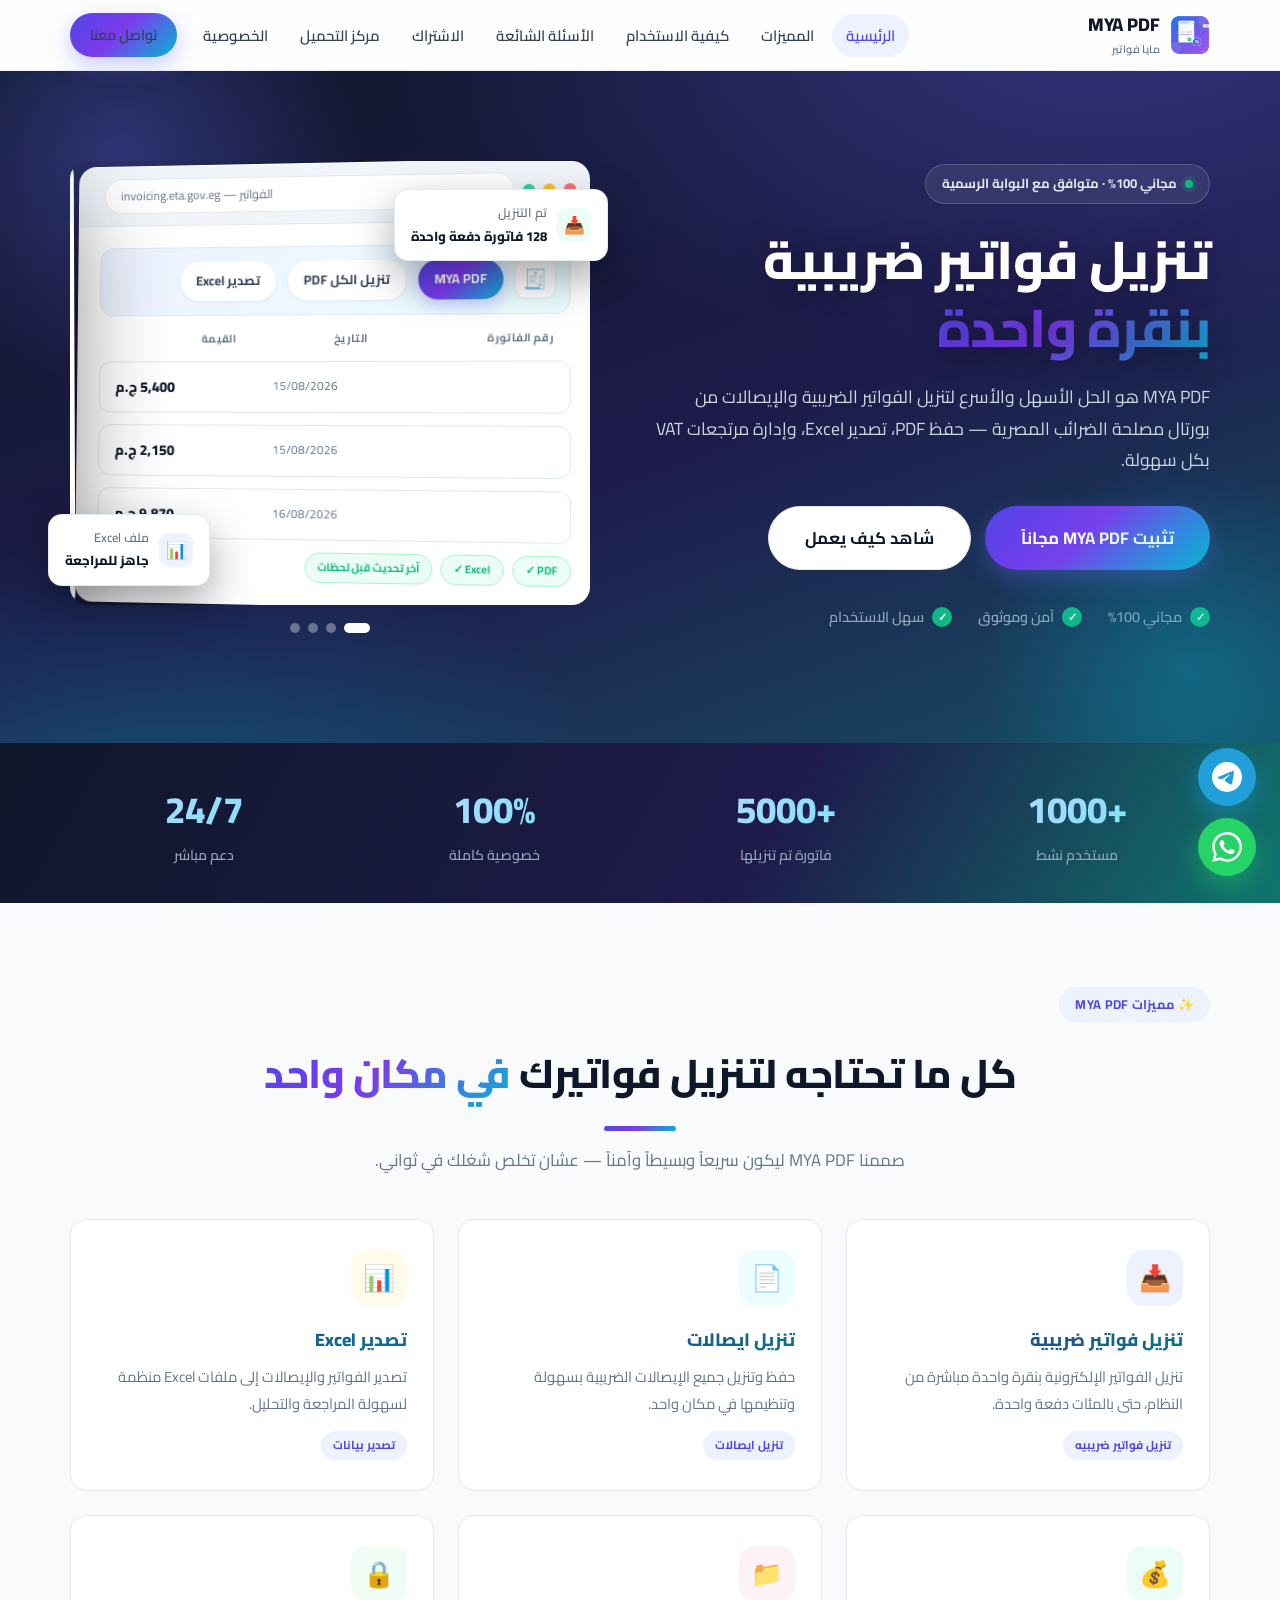
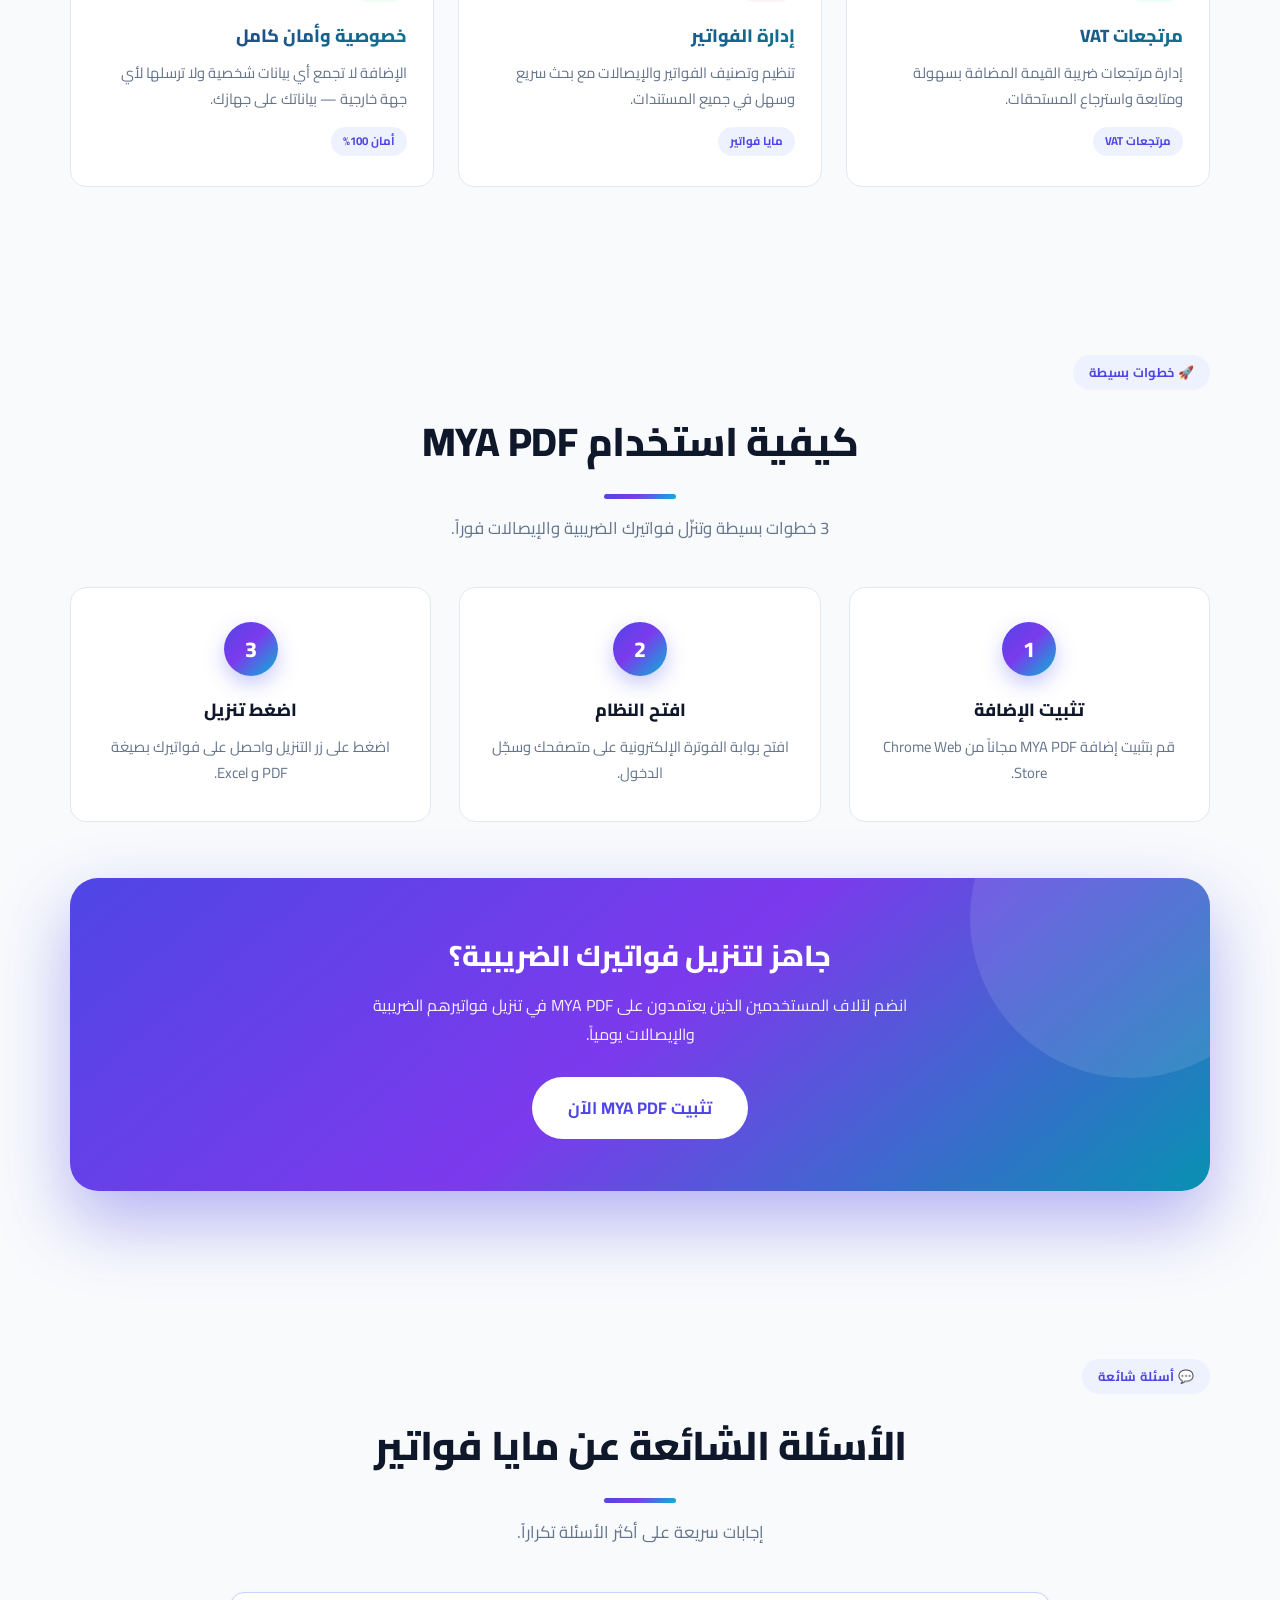
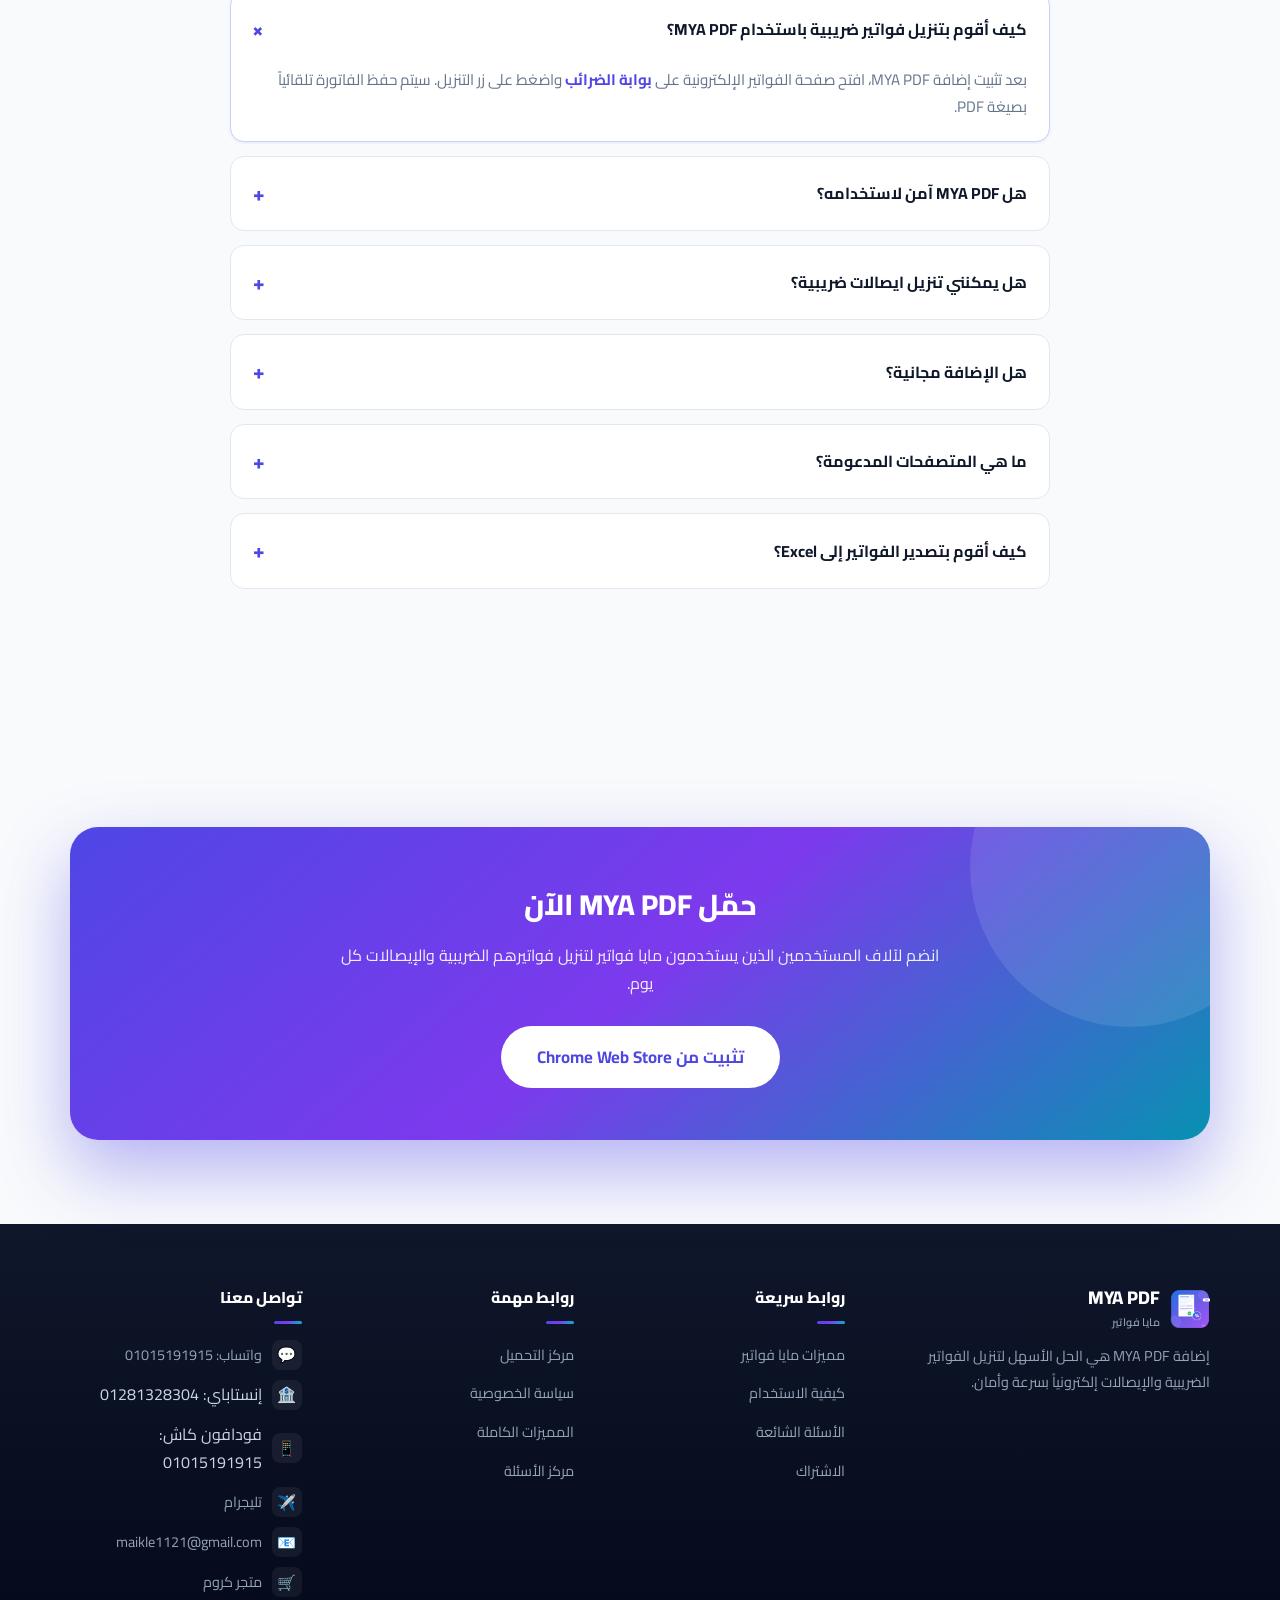
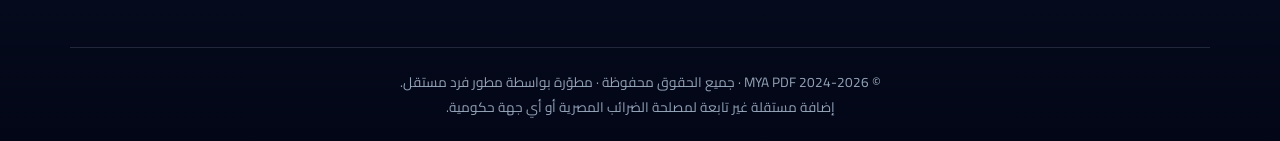
==== index.html @ b1a139c3 "Add Telegram FAB above WhatsApp + rotating hero gallery (invoices, receipts, extension, MYA Invoice)" ====
<!DOCTYPE html>
<html lang="ar" dir="rtl">
<head>
  <meta charset="UTF-8">
  <meta name="viewport" content="width=device-width, initial-scale=1.0">

  <!-- SEO -->
  <title>MYA PDF - تنزيل فواتير ضريبية | تنزيل ايصالات | مايا فواتير</title>
  <meta name="description" content="MYA PDF - أفضل إضافة لتنزيل الفواتير الضريبية والإيصالات إلكترونيًا. حفظ فواتير إلكترونية بنقرة واحدة، تصدير Excel، مرتجعات VAT. مايا فواتير - إدارة فواتير سهلة وسريعة.">
  <meta name="keywords" content="MYA PDF, مايا فواتير, مايا ايصالات, تنزيل فواتير ضريبيه, تنزيل ايصالات, فواتير إلكترونية, eInvoice Egypt, VAT Egypt, حفظ فواتير, تصدير فواتير Excel, إدارة فواتير, MYA, فواتير ضريبية مصر">
  <meta name="author" content="MYA PDF">
  <meta name="robots" content="index, follow">
  <meta name="theme-color" content="#4f46e5">

  <!-- Open Graph -->
  <meta property="og:type" content="website">
  <meta property="og:url" content="https://maikle1121-debug.github.io/MYA/">
  <meta property="og:locale" content="ar_EG">
  <meta property="og:site_name" content="MYA PDF">
  <meta property="og:title" content="MYA PDF - تنزيل فواتير ضريبية | تنزيل ايصالات">
  <meta property="og:description" content="أفضل إضافة لتنزيل الفواتير الضريبية والإيصالات. حفظ فواتير إلكترونية بنقرة واحدة، تصدير Excel، مرتجعات VAT.">
  <meta property="og:image" content="https://maikle1121-debug.github.io/MYA/og-image.png">

  <!-- Twitter -->
  <meta name="twitter:card" content="summary_large_image">
  <meta name="twitter:title" content="MYA PDF - تنزيل فواتير ضريبية | تنزيل ايصالات">
  <meta name="twitter:description" content="أفضل إضافة لتنزيل الفواتير الضريبية والإيصالات. حفظ فواتير إلكترونية بنقرة واحدة، تصدير Excel، مرتجعات VAT.">

  <link rel="canonical" href="https://maikle1121-debug.github.io/MYA/">
  <link rel="icon" type="image/png" href="logo128.png">

  <link rel="preconnect" href="https://fonts.googleapis.com">
  <link rel="preconnect" href="https://fonts.gstatic.com" crossorigin>
  <link href="https://fonts.googleapis.com/css2?family=Cairo:wght@400;600;700;800;900&display=swap" rel="stylesheet">

  <link rel="stylesheet" href="styles.css">

  <!-- Structured Data -->
  <script type="application/ld+json">
  {
    "@context": "https://schema.org",
    "@type": "SoftwareApplication",
    "name": "MYA PDF",
    "alternateName": ["مايا فواتير", "مايا ايصالات", "MYA", "MYA PDF"],
    "description": "إضافة لتنزيل الفواتير الضريبية والإيصالات إلكترونيًا. حفظ فواتير إلكترونية بنقرة واحدة، تصدير Excel، مرتجعات VAT.",
    "applicationCategory": "BusinessApplication",
    "operatingSystem": "Chrome",
    "offers": { "@type": "Offer", "price": "0", "priceCurrency": "EGP" },
    "author": { "@type": "Organization", "name": "MYA PDF" }
  }
  </script>
</head>
<body>

  <!-- ============ Header ============ -->
  <header class="site-header">
    <nav class="nav container" aria-label="القائمة الرئيسية">
      <a href="index.html" class="brand">
        <img src="logo128.png" alt="MYA PDF" width="40" height="40">
        <span>
          <span class="brand-name">MYA PDF</span>
          <span class="brand-sub">مايا فواتير</span>
        </span>
      </a>

      <button class="menu-toggle" id="menuToggle" aria-label="القائمة" aria-expanded="false">☰</button>

      <ul class="nav-links" id="navLinks">
        <li><a href="index.html" class="active">الرئيسية</a></li>
        <li><a href="index.html#features">المميزات</a></li>
        <li><a href="index.html#how">كيفية الاستخدام</a></li>
        <li><a href="index.html#faq">الأسئلة الشائعة</a></li>
        <li><a href="subscription.html">الاشتراك</a></li>
        <li><a href="downloads.html">مركز التحميل</a></li>
        <li><a href="privacy.html">الخصوصية</a></li>
        <li><a href="#" data-open-contact class="btn btn-primary" rel="noopener">تواصل معنا</a></li>
      </ul>
    </nav>
  </header>

  <!-- ============ Hero ============ -->
  <section class="hero" id="home">
    <div class="container hero-grid">
      <div class="hero-content">
        <span class="hero-badge"><span class="dot"></span> مجاني 100% · متوافق مع البوابة الرسمية</span>
        <h1>تنزيل فواتير ضريبية <span class="text-gradient">بنقرة واحدة</span></h1>
        <p class="lead">MYA PDF هو الحل الأسهل والأسرع لتنزيل الفواتير الضريبية والإيصالات من بورتال مصلحة الضرائب المصرية — حفظ PDF، تصدير Excel، وإدارة مرتجعات VAT بكل سهولة.</p>
        <div class="hero-actions">
          <a href="https://chromewebstore.google.com/detail/mya-pdf-v20/jdnmcffcffncienncmejmpgpephpodml?authuser=0&hl=en" class="btn btn-primary btn-lg" target="_blank" rel="noopener">تثبيت MYA PDF مجاناً</a>
          <a href="index.html#how" class="btn btn-ghost btn-lg">شاهد كيف يعمل</a>
        </div>
        <div class="trust">
          <span>مجاني 100%</span>
          <span>آمن وموثوق</span>
          <span>سهل الاستخدام</span>
        </div>
      </div>

      <div class="hero-visual">
        <div class="gallery" id="gallery">
          <div class="gallery-track">
            <!-- Slide 1: فواتير PDF -->
            <div class="gallery-slide">
              <div class="browser">
                <div class="browser-bar">
                  <span class="dot"></span><span class="dot"></span><span class="dot"></span>
                  <span class="url">invoicing.eta.gov.eg — الفواتير</span>
                </div>
                <div class="browser-body">
                  <div class="ext-toolbar">
                    <span class="logo-mini">🧾</span>
                    <span class="ext-btn">MYA PDF</span>
                    <span class="ext-btn ghost">تنزيل الكل PDF</span>
                    <span class="ext-btn ghost">تصدير Excel</span>
                  </div>
                  <div class="table-head"><span>رقم الفاتورة</span><span>التاريخ</span><span>القيمة</span></div>
                  <div class="ext-row"><b>INV-2026-000128</b><span class="meta">15/08/2026</span><span class="stat">5,400 ج.م</span></div>
                  <div class="ext-row"><b>INV-2026-000129</b><span class="meta">15/08/2026</span><span class="stat">2,150 ج.م</span></div>
                  <div class="ext-row"><b>INV-2026-000130</b><span class="meta">16/08/2026</span><span class="stat">9,870 ج.م</span></div>
                  <div class="ext-tag"><span>PDF ✓</span><span>Excel ✓</span><span>آخر تحديث قبل لحظات</span></div>
                </div>
              </div>
            </div>

            <!-- Slide 2: إيصالات PDF -->
            <div class="gallery-slide">
              <div class="browser">
                <div class="browser-bar">
                  <span class="dot"></span><span class="dot"></span><span class="dot"></span>
                  <span class="url">invoicing.eta.gov.eg — الإيصالات</span>
                </div>
                <div class="browser-body">
                  <div class="ext-toolbar">
                    <span class="logo-mini">🧾</span>
                    <span class="ext-btn">MYA PDF</span>
                    <span class="ext-btn ghost">تنزيل الكل PDF</span>
                    <span class="ext-btn ghost">تصدير Excel</span>
                  </div>
                  <div class="table-head"><span>رقم الإيصال</span><span>العميل</span><span>القيمة</span></div>
                  <div class="ext-row"><b>RCP-2026-000452</b><span class="meta">عميل نقدي</span><span class="stat">2,450 ج.م</span></div>
                  <div class="ext-row"><b>RCP-2026-000453</b><span class="meta">عميل نقدي</span><span class="stat">860 ج.م</span></div>
                  <div class="ext-row"><b>RCP-2026-000454</b><span class="meta">عميل نقدي</span><span class="stat">3,120 ج.م</span></div>
                  <div class="ext-tag"><span>PDF ✓</span><span>Excel ✓</span><span>نسخة احتياطية محلية</span></div>
                </div>
              </div>
            </div>

            <!-- Slide 3: شكل الإضافة -->
            <div class="gallery-slide">
              <div class="ext-popup">
                <div class="popup-head">
                  <span class="logo-mini">🧾</span>
                  <div>
                    <b>MYA PDF</b>
                    <span class="popup-sub">الاشتراك نشط ✓</span>
                  </div>
                </div>
                <div class="popup-actions">
                  <span class="ext-btn">تنزيل الكل PDF</span>
                  <span class="ext-btn ghost">تصدير Excel</span>
                </div>
                <div class="popup-actions">
                  <span class="ext-btn ghost">تقرير VAT</span>
                  <span class="ext-btn ghost">الإعدادات</span>
                </div>
                <div class="popup-stats">
                  <div><b>128</b><span>فاتورة</span></div>
                  <div><b>96</b><span>إيصال</span></div>
                  <div><b>12</b><span>تقرير</span></div>
                </div>
              </div>
            </div>

            <!-- Slide 4: MYA Invoice -->
            <div class="gallery-slide">
              <div class="browser">
                <div class="browser-bar">
                  <span class="dot"></span><span class="dot"></span><span class="dot"></span>
                  <span class="url">MYA Invoice — INV-2026-000128</span>
                </div>
                <div class="browser-body">
                  <div class="inv-head">
                    <span class="logo-mini">🧾</span>
                    <div>
                      <b>فاتورة ضريبية إلكترونية</b>
                      <span class="meta">INV-2026-000128 · 15 أغسطس 2026</span>
                    </div>
                    <span class="status">✓ صالحة</span>
                  </div>
                  <div class="inv-row"><span>شركة التجارة الحديثة</span><span>القيمة</span><span>5,400 ج.م</span></div>
                  <div class="inv-row"><span>ضريبة القيمة المضافة 14%</span><span>الضريبة</span><span>756 ج.م</span></div>
                  <div class="inv-row inv-total"><span>الإجمالي النهائي</span><span>الصافي</span><span>6,156 ج.م</span></div>
                  <div class="inv-qr">
                    <div class="qr"><span></span><span></span><span></span><span></span></div>
                    <div>
                      <b>تم إصدار الفاتورة إلكترونياً</b>
                      <span class="meta">رمز QR للتحقق · MyaInvoice</span>
                    </div>
                  </div>
                </div>
              </div>
            </div>
          </div>

          <div class="gallery-dots" id="galleryDots">
            <button type="button" class="dot" data-go="0" aria-label="فواتير PDF"></button>
            <button type="button" class="dot" data-go="1" aria-label="إيصالات PDF"></button>
            <button type="button" class="dot" data-go="2" aria-label="شكل الإضافة"></button>
            <button type="button" class="dot" data-go="3" aria-label="MYA Invoice"></button>
          </div>
        </div>

        <div class="float-card f1">
          <span class="ico">📥</span>
          <div>
            <b>تم التنزيل</b>
            <span>128 فاتورة دفعة واحدة</span>
          </div>
        </div>
        <div class="float-card f2">
          <span class="ico">📊</span>
          <div>
            <b>ملف Excel</b>
            <span>جاهز للمراجعة</span>
          </div>
        </div>
      </div>
    </div>
  </section>

  <!-- ============ Stats ============ -->
  <section class="stats-strip">
    <div class="container stats-grid">
      <div>
        <div class="stat-num">+1000</div>
        <div class="stat-label">مستخدم نشط</div>
      </div>
      <div>
        <div class="stat-num">+5000</div>
        <div class="stat-label">فاتورة تم تنزيلها</div>
      </div>
      <div>
        <div class="stat-num">100%</div>
        <div class="stat-label">خصوصية كاملة</div>
      </div>
      <div>
        <div class="stat-num">24/7</div>
        <div class="stat-label">دعم مباشر</div>
      </div>
    </div>
  </section>

  <!-- ============ Features ============ -->
  <section class="section" id="features">
    <div class="container">
      <span class="eyebrow">✨ مميزات MYA PDF</span>
      <h2 class="section-title">كل ما تحتاجه لتنزيل فواتيرك <span class="text-gradient">في مكان واحد</span></h2>
      <p class="section-subtitle">صممنا MYA PDF ليكون سريعاً وبسيطاً وآمناً — عشان تخلص شغلك في ثواني.</p>

      <div class="features-grid">
        <div class="feature-card reveal">
          <div class="feature-ico">📥</div>
          <h3>تنزيل فواتير ضريبية</h3>
          <p>تنزيل الفواتير الإلكترونية بنقرة واحدة مباشرة من النظام، حتى بالمئات دفعة واحدة.</p>
          <span class="feature-tag">تنزيل فواتير ضريبيه</span>
        </div>
        <div class="feature-card reveal d1">
          <div class="feature-ico">📄</div>
          <h3>تنزيل ايصالات</h3>
          <p>حفظ وتنزيل جميع الإيصالات الضريبية بسهولة وتنظيمها في مكان واحد.</p>
          <span class="feature-tag">تنزيل ايصالات</span>
        </div>
        <div class="feature-card reveal d2">
          <div class="feature-ico">📊</div>
          <h3>تصدير Excel</h3>
          <p>تصدير الفواتير والإيصالات إلى ملفات Excel منظمة لسهولة المراجعة والتحليل.</p>
          <span class="feature-tag">تصدير بيانات</span>
        </div>
        <div class="feature-card reveal">
          <div class="feature-ico">💰</div>
          <h3>مرتجعات VAT</h3>
          <p>إدارة مرتجعات ضريبة القيمة المضافة بسهولة ومتابعة واسترجاع المستحقات.</p>
          <span class="feature-tag">مرتجعات VAT</span>
        </div>
        <div class="feature-card reveal d1">
          <div class="feature-ico">📁</div>
          <h3>إدارة الفواتير</h3>
          <p>تنظيم وتصنيف الفواتير والإيصالات مع بحث سريع وسهل في جميع المستندات.</p>
          <span class="feature-tag">مايا فواتير</span>
        </div>
        <div class="feature-card reveal d2">
          <div class="feature-ico">🔒</div>
          <h3>خصوصية وأمان كامل</h3>
          <p>الإضافة لا تجمع أي بيانات شخصية ولا ترسلها لأي جهة خارجية — بياناتك على جهازك.</p>
          <span class="feature-tag">أمان 100%</span>
        </div>
      </div>
    </div>
  </section>

  <!-- ============ How to use ============ -->
  <section class="section section-alt" id="how">
    <div class="container">
      <span class="eyebrow">🚀 خطوات بسيطة</span>
      <h2 class="section-title">كيفية استخدام MYA PDF</h2>
      <p class="section-subtitle">3 خطوات بسيطة وتنزّل فواتيرك الضريبية والإيصالات فوراً.</p>

      <div class="steps">
        <div class="step reveal">
          <div class="step-num">1</div>
          <h3>تثبيت الإضافة</h3>
          <p>قم بتثبيت إضافة MYA PDF مجاناً من Chrome Web Store.</p>
        </div>
        <div class="step reveal d1">
          <div class="step-num">2</div>
          <h3>افتح النظام</h3>
          <p>افتح بوابة الفوترة الإلكترونية على متصفحك وسجّل الدخول.</p>
        </div>
        <div class="step reveal d2">
          <div class="step-num">3</div>
          <h3>اضغط تنزيل</h3>
          <p>اضغط على زر التنزيل واحصل على فواتيرك بصيغة PDF و Excel.</p>
        </div>
      </div>

      <div class="cta-box">
        <h3>جاهز لتنزيل فواتيرك الضريبية؟</h3>
        <p>انضم لآلاف المستخدمين الذين يعتمدون على MYA PDF في تنزيل فواتيرهم الضريبية والإيصالات يومياً.</p>
        <a href="https://chromewebstore.google.com/detail/mya-pdf-v20/jdnmcffcffncienncmejmpgpephpodml?authuser=0&hl=en" class="btn btn-lg" target="_blank" rel="noopener">تثبيت MYA PDF الآن</a>
      </div>
    </div>
  </section>

  <!-- ============ FAQ ============ -->
  <section class="section" id="faq">
    <div class="container">
      <span class="eyebrow">💬 أسئلة شائعة</span>
      <h2 class="section-title">الأسئلة الشائعة عن مايا فواتير</h2>
      <p class="section-subtitle">إجابات سريعة على أكثر الأسئلة تكراراً.</p>

      <div class="faq-list">
        <details class="faq-item" open>
          <summary>كيف أقوم بتنزيل فواتير ضريبية باستخدام MYA PDF؟</summary>
          <div class="faq-body">
            <p>بعد تثبيت إضافة MYA PDF، افتح صفحة الفواتير الإلكترونية على <a href="https://invoicing.eta.gov.eg" target="_blank" rel="noopener">بوابة الضرائب</a> واضغط على زر التنزيل. سيتم حفظ الفاتورة تلقائياً بصيغة PDF.</p>
          </div>
        </details>

        <details class="faq-item">
          <summary>هل MYA PDF آمن لاستخدامه؟</summary>
          <div class="faq-body">
            <p>نعم، MYA PDF آمن تماماً. الإضافة لا تجمع أي بيانات شخصية ولا ترسلها لأي جهة خارجية، وتعمل مباشرة بين متصفحك وبوابة الضرائب. راجع <a href="privacy.html">سياسة الخصوصية</a> للتفاصيل الكاملة.</p>
          </div>
        </details>

        <details class="faq-item">
          <summary>هل يمكنني تنزيل ايصالات ضريبية؟</summary>
          <div class="faq-body">
            <p>نعم، MYA PDF يدعم تنزيل جميع أنواع الإيصالات الضريبية من النظام بنفس سهولة الفواتير.</p>
          </div>
        </details>

        <details class="faq-item">
          <summary>هل الإضافة مجانية؟</summary>
          <div class="faq-body">
            <p>نعم، MYA PDF مجانية تماماً مع تجربة استخدام كاملة، ولا توجد أي رسوم خفية. لمزيد من الميزات الاحترافية يمكنك الاطلاع على <a href="subscription.html">صفحة الاشتراك</a>.</p>
          </div>
        </details>

        <details class="faq-item">
          <summary>ما هي المتصفحات المدعومة؟</summary>
          <div class="faq-body">
            <p>MYA PDF يعمل على متصفح Google Chrome وجميع المتصفحات المبنية على Chromium مثل Edge و Brave و Opera.</p>
          </div>
        </details>

        <details class="faq-item">
          <summary>كيف أقوم بتصدير الفواتير إلى Excel؟</summary>
          <div class="faq-body">
            <p>MYA PDF يوفر خاصية تصدير البيانات مباشرة إلى ملفات Excel منظمة وجاهزة للمراجعة والمحاسبة.</p>
          </div>
        </details>
      </div>
    </div>
  </section>

  <!-- ============ Download CTA ============ -->
  <section class="section" id="download">
    <div class="container">
      <div class="cta-box">
        <h3>حمّل MYA PDF الآن</h3>
        <p>انضم لآلاف المستخدمين الذين يستخدمون مايا فواتير لتنزيل فواتيرهم الضريبية والإيصالات كل يوم.</p>
        <a href="https://chromewebstore.google.com/detail/mya-pdf-v20/jdnmcffcffncienncmejmpgpephpodml?authuser=0&hl=en" class="btn btn-lg" target="_blank" rel="noopener">تثبيت من Chrome Web Store</a>
      </div>
    </div>
  </section>

  <!-- ============ Footer ============ -->
  <footer class="site-footer">
    <div class="container">
      <div class="footer-grid">
        <div class="footer-col">
          <a href="index.html" class="brand">
            <img src="logo128.png" alt="MYA PDF" width="40" height="40">
            <span>
              <span class="brand-name" style="color:#fff">MYA PDF</span>
              <span class="brand-sub">مايا فواتير</span>
            </span>
          </a>
          <p>إضافة MYA PDF هي الحل الأسهل لتنزيل الفواتير الضريبية والإيصالات إلكترونياً بسرعة وأمان.</p>
        </div>
        <div class="footer-col">
          <h4>روابط سريعة</h4>
          <ul>
            <li><a href="index.html#features">مميزات مايا فواتير</a></li>
            <li><a href="index.html#how">كيفية الاستخدام</a></li>
            <li><a href="index.html#faq">الأسئلة الشائعة</a></li>
            <li><a href="subscription.html">الاشتراك</a></li>
          </ul>
        </div>
        <div class="footer-col">
          <h4>روابط مهمة</h4>
          <ul>
            <li><a href="downloads.html">مركز التحميل</a></li>
            <li><a href="privacy.html">سياسة الخصوصية</a></li>
            <li><a href="features.html">المميزات الكاملة</a></li>
            <li><a href="faq.html">مركز الأسئلة</a></li>
          </ul>
        </div>
        <div class="footer-col">
          <h4>تواصل معنا</h4>
          <ul class="footer-contact">
            <li><span class="ic">💬</span><a href="https://wa.me/01015191915" target="_blank" rel="noopener">واتساب: 01015191915</a></li>
            <li><span class="ic">🏦</span><span>إنستاباي: 01281328304</span></li>
            <li><span class="ic">📱</span><span>فودافون كاش: 01015191915</span></li>
            <li><span class="ic">✈️</span><a href="https://t.me/+aH69YpqPNIxkNjlk" target="_blank" rel="noopener">تليجرام</a></li>
            <li><span class="ic">📧</span><a href="mailto:maikle1121@gmail.com">maikle1121@gmail.com</a></li>
            <li><span class="ic">🛒</span><a href="https://chromewebstore.google.com/detail/mya-pdf-v20/jdnmcffcffncienncmejmpgpephpodml?authuser=0&hl=en" target="_blank" rel="noopener">متجر كروم</a></li>
          </ul>
        </div>
      </div>
      <div class="footer-bottom">
        <p>© 2024-2026 MYA PDF · جميع الحقوق محفوظة · مطوّرة بواسطة مطور فرد مستقل.</p>
        <p>إضافة مستقلة غير تابعة لمصلحة الضرائب المصرية أو أي جهة حكومية.</p>
      </div>
    </div>
  </footer>

  <script src="main.js"></script>
</body>
</html>
---- styles.css ----
/* ============================================================
   MYA PDF — Design System
   احترافي · شبابي · عصري
   ============================================================ */

:root {
  --primary: #4f46e5;
  --primary-dark: #3730a3;
  --primary-light: #eef2ff;
  --accent: #06b6d4;
  --accent-2: #f59e0b;
  --success: #10b981;
  --danger: #ef4444;
  --ink: #0f172a;
  --ink-soft: #334155;
  --muted: #64748b;
  --bg: #f8fafc;
  --card: #ffffff;
  --border: #e2e8f0;
  --gradient: linear-gradient(135deg, #4f46e5 0%, #7c3aed 45%, #06b6d4 100%);
  --gradient-soft: linear-gradient(135deg, #eef2ff 0%, #ecfeff 100%);
  --shadow-sm: 0 1px 3px rgba(15, 23, 42, .08);
  --shadow-md: 0 8px 24px rgba(79, 70, 229, .12);
  --shadow-lg: 0 20px 50px rgba(15, 23, 42, .14);
  --radius: 16px;
  --radius-sm: 10px;
  --maxw: 1180px;
}

* { margin: 0; padding: 0; box-sizing: border-box; }

html { scroll-behavior: smooth; }

body {
  font-family: 'Cairo', 'Segoe UI', Tahoma, Arial, sans-serif;
  background: var(--bg);
  color: var(--ink);
  line-height: 1.8;
  overflow-x: hidden;
}

img { max-width: 100%; display: block; }
a { color: var(--primary); text-decoration: none; transition: color .2s; }
a:hover { color: var(--primary-dark); }
ul, ol { list-style: none; }

.container { max-width: var(--maxw); margin: 0 auto; padding: 0 20px; }

.section { padding: 84px 0; }
.section-alt { background: linear-gradient(180deg, #fff 0%, var(--gradient-soft) 100%); }

.section-title {
  font-size: clamp(1.7rem, 4vw, 2.5rem);
  font-weight: 800;
  color: var(--ink);
  text-align: center;
  letter-spacing: -.5px;
  margin-bottom: 14px;
}

.section-subtitle {
  font-size: 1.05rem;
  color: var(--muted);
  text-align: center;
  max-width: 640px;
  margin: 0 auto 44px;
}

.eyebrow {
  display: inline-flex;
  align-items: center;
  gap: 8px;
  background: var(--primary-light);
  color: var(--primary);
  font-size: .8rem;
  font-weight: 700;
  padding: 6px 16px;
  border-radius: 999px;
  letter-spacing: .3px;
  margin-bottom: 16px;
}

.text-gradient {
  background: var(--gradient);
  -webkit-background-clip: text;
  background-clip: text;
  -webkit-text-fill-color: transparent;
}

/* ---------------- Buttons ---------------- */
.btn {
  display: inline-flex;
  align-items: center;
  justify-content: center;
  gap: 10px;
  padding: 13px 28px;
  border-radius: 999px;
  font-weight: 700;
  font-size: .98rem;
  border: 0;
  cursor: pointer;
  transition: transform .18s ease, box-shadow .18s ease, background .18s ease;
  white-space: nowrap;
}

.btn:active { transform: scale(.97); }

.btn-primary {
  background: var(--gradient);
  color: #fff;
  box-shadow: 0 8px 22px rgba(99, 102, 241, .35);
}
.btn-primary:hover { color: #fff; transform: translateY(-2px); box-shadow: 0 12px 28px rgba(99, 102, 241, .45); }

.btn-ghost {
  background: #fff;
  color: var(--ink);
  border: 1.5px solid var(--border);
}
.btn-ghost:hover { color: var(--primary); border-color: var(--primary); transform: translateY(-2px); }

.btn-success {
  background: linear-gradient(135deg, #10b981, #059669);
  color: #fff;
  box-shadow: 0 8px 22px rgba(16, 185, 129, .35);
}
.btn-success:hover { color: #fff; transform: translateY(-2px); }

.btn-lg { padding: 16px 36px; font-size: 1.05rem; }

/* ---------------- Header / Nav ---------------- */
.site-header {
  position: sticky;
  top: 0;
  z-index: 100;
  background: rgba(255, 255, 255, .8);
  backdrop-filter: blur(14px);
  -webkit-backdrop-filter: blur(14px);
  border-bottom: 1px solid rgba(226, 232, 240, .7);
}

.nav {
  display: flex;
  align-items: center;
  justify-content: space-between;
  height: 70px;
  gap: 16px;
}

.brand { display: flex; align-items: center; gap: 10px; }
.brand img { width: 40px; height: 40px; border-radius: 10px; }
.brand-name { font-size: 1.15rem; font-weight: 800; color: var(--ink); line-height: 1.2; }
.brand-sub { display: block; font-size: .68rem; font-weight: 600; color: var(--muted); letter-spacing: .4px; }

.nav-links { display: flex; align-items: center; gap: 4px; }
.nav-links a {
  color: var(--ink-soft);
  font-weight: 600;
  font-size: .93rem;
  padding: 8px 14px;
  border-radius: 999px;
  transition: background .18s, color .18s;
}
.nav-links a:hover { background: var(--primary-light); color: var(--primary); }
.nav-links a.active { background: var(--primary-light); color: var(--primary); }
.nav-links .btn { margin-inline-start: 8px; padding: 9px 20px; font-size: .9rem; }

.menu-toggle {
  display: none;
  background: none;
  border: 0;
  font-size: 1.6rem;
  color: var(--ink);
  cursor: pointer;
  line-height: 1;
  padding: 4px;
}

/* ---------------- Hero ---------------- */
.hero {
  position: relative;
  background: var(--gradient-soft);
  overflow: hidden;
  padding: 90px 0 110px;
}

.hero::before {
  content: "";
  position: absolute;
  width: 520px;
  height: 520px;
  border-radius: 50%;
  background: radial-gradient(circle, rgba(79, 70, 229, .18), transparent 65%);
  top: -160px;
  left: -120px;
  pointer-events: none;
}

.hero::after {
  content: "";
  position: absolute;
  width: 460px;
  height: 460px;
  border-radius: 50%;
  background: radial-gradient(circle, rgba(6, 182, 212, .16), transparent 65%);
  bottom: -140px;
  right: -120px;
  pointer-events: none;
}

.hero-grid {
  position: relative;
  display: grid;
  grid-template-columns: 1.1fr .9fr;
  gap: 48px;
  align-items: center;
}

.hero-badge {
  display: inline-flex;
  align-items: center;
  gap: 8px;
  background: #fff;
  border: 1px solid var(--border);
  box-shadow: var(--shadow-sm);
  border-radius: 999px;
  padding: 7px 16px;
  font-size: .82rem;
  font-weight: 700;
  color: var(--ink-soft);
  margin-bottom: 22px;
}
.hero-badge .dot {
  width: 8px; height: 8px; border-radius: 50%;
  background: var(--success);
  box-shadow: 0 0 0 4px rgba(16, 185, 129, .18);
  animation: pulse 2s infinite;
}

@keyframes pulse {
  0%, 100% { box-shadow: 0 0 0 4px rgba(16, 185, 129, .18); }
  50% { box-shadow: 0 0 0 7px rgba(16, 185, 129, .08); }
}

.hero h1 {
  font-size: clamp(2rem, 5vw, 3.3rem);
  font-weight: 800;
  line-height: 1.3;
  letter-spacing: -.5px;
  color: var(--ink);
  margin-bottom: 18px;
}

.hero p.lead {
  font-size: 1.1rem;
  color: var(--ink-soft);
  max-width: 560px;
  margin-bottom: 30px;
}

.hero-actions { display: flex; gap: 14px; flex-wrap: wrap; margin-bottom: 34px; }

.trust { display: flex; gap: 26px; flex-wrap: wrap; }
.trust span { display: inline-flex; align-items: center; gap: 8px; font-size: .9rem; font-weight: 600; color: var(--muted); }
.trust span::before {
  content: "✓";
  width: 20px; height: 20px;
  display: inline-flex; align-items: center; justify-content: center;
  background: var(--success); color: #fff;
  border-radius: 50%; font-size: .7rem; font-weight: 800;
}

/* Hero visual (browser mockup built in CSS) */
.hero-visual { position: relative; }
.browser {
  background: #fff;
  border-radius: 18px;
  box-shadow: var(--shadow-lg);
  overflow: hidden;
  border: 1px solid var(--border);
  transform: perspective(1200px) rotateY(-6deg) rotateX(2deg);
  transition: transform .4s ease;
}
.browser:hover { transform: perspective(1200px) rotateY(0deg) rotateX(0deg); }
.browser-bar {
  display: flex; align-items: center; gap: 8px;
  background: #f1f5f9;
  border-bottom: 1px solid var(--border);
  padding: 12px 16px;
}
.browser-bar .dot { width: 12px; height: 12px; border-radius: 50%; }
.browser-bar .dot:nth-child(1) { background: #f87171; }
.browser-bar .dot:nth-child(2) { background: #fbbf24; }
.browser-bar .dot:nth-child(3) { background: #34d399; }
.browser-bar .url {
  flex: 1; margin-inline-start: 10px;
  background: #fff; border: 1px solid var(--border);
  border-radius: 999px; padding: 6px 16px;
  font-size: .78rem; color: var(--muted); direction: ltr; text-align: left;
}
.browser-body { padding: 22px; }
.ext-toolbar {
  display: flex; align-items: center; gap: 12px; flex-wrap: wrap;
  background: var(--gradient-soft);
  border: 1px solid var(--border);
  border-radius: 14px; padding: 14px;
}
.ext-toolbar .logo-mini {
  width: 38px; height: 38px; border-radius: 10px;
  display: flex; align-items: center; justify-content: center;
  font-size: 1.2rem; background: #fff; box-shadow: var(--shadow-sm);
}
.ext-btn {
  padding: 8px 16px; border-radius: 999px;
  font-size: .82rem; font-weight: 700;
  background: var(--gradient); color: #fff;
  box-shadow: 0 6px 16px rgba(99, 102, 241, .3);
}
.ext-btn.ghost { background: #fff; color: var(--ink-soft); box-shadow: var(--shadow-sm); }

.ext-row {
  display: flex; align-items: center; justify-content: space-between;
  background: #fff; border: 1px solid var(--border);
  border-radius: 12px; padding: 12px 16px; margin-top: 12px;
  font-size: .86rem;
}
.ext-row .meta { color: var(--muted); font-size: .74rem; }
.ext-row .status {
  font-size: .72rem; font-weight: 700; color: var(--success);
  background: #ecfdf5; padding: 3px 12px; border-radius: 999px;
}
.ext-row .stat {
  font-size: .9rem; font-weight: 800; color: var(--ink);
  font-variant-numeric: tabular-nums;
}

.float-card {
  position: absolute;
  background: #fff;
  border-radius: 14px;
  box-shadow: var(--shadow-md);
  border: 1px solid var(--border);
  padding: 12px 16px;
  font-size: .82rem;
  display: flex; align-items: center; gap: 10px;
  animation: float 4s ease-in-out infinite;
}
.float-card b { display: block; font-size: .78rem; color: var(--muted); font-weight: 600; }
.float-card span { font-weight: 800; color: var(--ink); }
.float-card .ico {
  width: 34px; height: 34px; border-radius: 10px;
  display: flex; align-items: center; justify-content: center;
  font-size: 1.05rem;
}
.float-card.f1 { top: 6%; right: -18px; animation-delay: 0s; }
.float-card.f1 .ico { background: #ecfdf5; }
.float-card.f2 { bottom: 10%; left: -22px; animation-delay: 1.6s; }
.float-card.f2 .ico { background: #eef2ff; }

/* ---------- Hero gallery (rotating showcase) ---------- */
.gallery { position: relative; max-width: 520px; margin-inline-start: auto; }
.gallery-track {
  display: flex;
  overflow: hidden;
  border-radius: 18px;
}
.gallery-slide { flex: 0 0 100%; min-width: 100%; transition: transform .5s ease; }
.gallery .browser { margin: 0; }
.gallery-dots {
  display: flex; justify-content: center; gap: 8px;
  margin-top: 18px;
}
.gallery-dots .dot {
  width: 10px; height: 10px; border-radius: 999px;
  border: none; padding: 0; cursor: pointer;
  background: rgba(255, 255, 255, .35);
  transition: all .25s ease;
}
.gallery-dots .dot.active { width: 26px; background: #fff; }

.table-head {
  display: grid; grid-template-columns: 1.4fr 1fr 1fr; gap: 8px;
  font-size: .68rem; font-weight: 700; color: var(--muted);
  padding: 14px 16px 0; text-transform: uppercase; letter-spacing: .4px;
}
.ext-tag {
  display: flex; gap: 8px; flex-wrap: wrap;
  margin-top: 12px;
}
.ext-tag span {
  font-size: .68rem; font-weight: 700; color: var(--success);
  background: #ecfdf5; border: 1px solid #a7f3d0;
  padding: 4px 12px; border-radius: 999px;
}

/* Extension popup mockup */
.ext-popup {
  background: #fff;
  border-radius: 18px;
  border: 1px solid var(--border);
  box-shadow: var(--shadow-lg);
  padding: 18px;
}
.popup-head {
  display: flex; align-items: center; gap: 12px;
  padding-bottom: 14px; border-bottom: 1px solid var(--border);
}
.popup-head b { font-size: .95rem; color: var(--ink); }
.popup-sub { display: block; font-size: .7rem; color: var(--success); font-weight: 600; }
.popup-actions { display: flex; gap: 8px; margin-top: 12px; }
.popup-actions .ext-btn { flex: 1; text-align: center; font-size: .74rem; padding: 9px 10px; }
.popup-stats {
  display: grid; grid-template-columns: repeat(3, 1fr); gap: 8px;
  margin-top: 14px;
}
.popup-stats div {
  background: var(--gradient-soft);
  border: 1px solid var(--border);
  border-radius: 12px; padding: 10px; text-align: center;
}
.popup-stats b { display: block; font-size: 1.05rem; color: var(--ink); }
.popup-stats span { font-size: .68rem; color: var(--muted); }

/* MYA Invoice mockup */
.inv-head {
  display: flex; align-items: center; gap: 12px;
  padding-bottom: 12px; border-bottom: 1px solid var(--border);
}
.inv-head b { font-size: .85rem; color: var(--ink); display: block; }
.inv-head .status { margin-inline-start: auto; }
.inv-row {
  display: grid; grid-template-columns: 1.5fr 1fr 1fr; gap: 8px;
  font-size: .8rem;
  padding: 10px 4px; border-bottom: 1px dashed var(--border);
}
.inv-row span:nth-child(1) { font-weight: 600; color: var(--ink); }
.inv-row span:nth-child(2) { color: var(--muted); font-size: .7rem; }
.inv-row span:nth-child(3) { font-weight: 800; text-align: end; }
.inv-row.inv-total span:nth-child(3) { color: var(--primary); font-size: .95rem; }
.inv-qr {
  display: flex; align-items: center; gap: 14px;
  margin-top: 14px;
  background: var(--gradient-soft);
  border: 1px solid var(--border);
  border-radius: 12px; padding: 12px;
}
.inv-qr .qr {
  width: 44px; height: 44px; border-radius: 8px;
  background: #fff; border: 1px solid var(--border);
  display: grid; grid-template-columns: 1fr 1fr; grid-template-rows: 1fr 1fr;
  gap: 4px; padding: 6px;
}
.inv-qr .qr span { background: var(--ink); border-radius: 2px; }
.inv-qr b { font-size: .78rem; color: var(--ink); display: block; }

@media (max-width: 1024px) {
  .gallery { max-width: 460px; }
}

@keyframes float {
  0%, 100% { transform: translateY(0); }
  50% { transform: translateY(-10px); }
}

/* ---------------- Logos / stats strip ---------------- */
.stats-strip {
  background: var(--ink);
  color: #fff;
  padding: 34px 0;
}
.stats-grid {
  display: grid;
  grid-template-columns: repeat(4, 1fr);
  gap: 24px;
  text-align: center;
}
.stat-num { font-size: 2rem; font-weight: 800; background: linear-gradient(135deg, #a5b4fc, #22d3ee); -webkit-background-clip: text; background-clip: text; -webkit-text-fill-color: transparent; }
.stat-label { font-size: .88rem; color: #94a3b8; font-weight: 600; }

/* ---------------- Feature cards ---------------- */
.features-grid {
  display: grid;
  grid-template-columns: repeat(3, 1fr);
  gap: 24px;
}
.feature-card {
  background: var(--card);
  border: 1px solid var(--border);
  border-radius: var(--radius);
  padding: 30px 26px;
  transition: transform .22s ease, box-shadow .22s ease, border-color .22s ease;
  position: relative;
  overflow: hidden;
}
.feature-card::before {
  content: "";
  position: absolute;
  inset-inline-start: 0; top: 0;
  width: 100%; height: 4px;
  background: var(--gradient);
  opacity: 0;
  transition: opacity .22s ease;
}
.feature-card:hover { transform: translateY(-6px); box-shadow: var(--shadow-md); border-color: transparent; }
.feature-card:hover::before { opacity: 1; }
.feature-ico {
  width: 56px; height: 56px;
  border-radius: 16px;
  display: flex; align-items: center; justify-content: center;
  font-size: 1.6rem;
  margin-bottom: 18px;
  background: var(--primary-light);
}
.feature-card:nth-child(2) .feature-ico { background: #ecfeff; }
.feature-card:nth-child(3) .feature-ico { background: #fffbeb; }
.feature-card:nth-child(4) .feature-ico { background: #ecfdf5; }
.feature-card:nth-child(5) .feature-ico { background: #fdf2f8; }
.feature-card:nth-child(6) .feature-ico { background: #f0fdf4; }
.feature-card h3 { font-size: 1.12rem; font-weight: 800; margin-bottom: 8px; }
.feature-card p { font-size: .92rem; color: var(--muted); }
.feature-tag {
  display: inline-block;
  margin-top: 14px;
  background: var(--primary-light);
  color: var(--primary);
  font-size: .72rem; font-weight: 700;
  padding: 4px 12px; border-radius: 999px;
}

/* ---------------- Steps ---------------- */
.steps {
  display: grid;
  grid-template-columns: repeat(3, 1fr);
  gap: 28px;
  counter-reset: step;
}
.step {
  background: var(--card);
  border: 1px solid var(--border);
  border-radius: var(--radius);
  padding: 34px 26px;
  text-align: center;
  position: relative;
  transition: transform .22s ease, box-shadow .22s ease;
}
.step:hover { transform: translateY(-6px); box-shadow: var(--shadow-md); }
.step-num {
  width: 54px; height: 54px;
  margin: 0 auto 18px;
  border-radius: 50%;
  background: var(--gradient);
  color: #fff;
  font-size: 1.35rem; font-weight: 800;
  display: flex; align-items: center; justify-content: center;
  box-shadow: 0 8px 20px rgba(99, 102, 241, .35);
}
.step h3 { font-size: 1.1rem; font-weight: 800; margin-bottom: 8px; }
.step p { font-size: .92rem; color: var(--muted); }

/* ---------------- CTA box ---------------- */
.cta-box {
  margin-top: 56px;
  background: var(--gradient);
  border-radius: 24px;
  color: #fff;
  padding: 52px 40px;
  text-align: center;
  position: relative;
  overflow: hidden;
  box-shadow: 0 24px 60px rgba(79, 70, 229, .35);
}
.cta-box::before {
  content: "";
  position: absolute;
  width: 320px; height: 320px;
  border-radius: 50%;
  background: rgba(255, 255, 255, .1);
  top: -120px; right: -80px;
}
.cta-box h3 { font-size: 1.8rem; font-weight: 800; margin-bottom: 10px; position: relative; }
.cta-box p { opacity: .92; max-width: 600px; margin: 0 auto 28px; position: relative; }
.cta-box .btn { background: #fff; color: var(--primary); }
.cta-box .btn:hover { transform: translateY(-2px); box-shadow: 0 12px 28px rgba(0, 0, 0, .2); }

/* ---------------- FAQ ---------------- */
.faq-list { max-width: 820px; margin: 0 auto; }
.faq-item {
  background: var(--card);
  border: 1px solid var(--border);
  border-radius: 14px;
  margin-bottom: 14px;
  overflow: hidden;
  transition: border-color .2s, box-shadow .2s;
}
.faq-item[open] { border-color: #c7d2fe; box-shadow: var(--shadow-sm); }
.faq-item summary {
  display: flex; align-items: center; gap: 12px;
  padding: 18px 22px;
  cursor: pointer;
  font-weight: 700;
  font-size: 1rem;
  color: var(--ink);
  list-style: none;
}
.faq-item summary::-webkit-details-marker { display: none; }
.faq-item summary::after {
  content: "+";
  margin-inline-start: auto;
  font-size: 1.3rem;
  font-weight: 800;
  color: var(--primary);
  transition: transform .2s;
  flex-shrink: 0;
}
.faq-item[open] summary::after { transform: rotate(45deg); }
.faq-item .faq-body { padding: 0 22px 20px; color: var(--muted); font-size: .95rem; }
.faq-item .faq-body a { font-weight: 700; }

/* ---------------- Footer ---------------- */
.site-footer {
  background: var(--ink);
  color: #cbd5e1;
  padding: 60px 0 0;
}
.footer-grid {
  display: grid;
  grid-template-columns: 1.4fr 1fr 1fr 1fr;
  gap: 40px;
  padding-bottom: 40px;
}
.footer-col h3 { color: #fff; font-size: 1.05rem; font-weight: 800; margin-bottom: 6px; }
.footer-col .brand-sub { color: #94a3b8; }
.footer-col p { font-size: .9rem; color: #94a3b8; margin-top: 10px; max-width: 300px; }
.footer-col h4 { color: #fff; font-size: .98rem; font-weight: 800; margin-bottom: 16px; }
.footer-col ul li { margin-bottom: 10px; }
.footer-col ul a { color: #94a3b8; font-size: .9rem; }
.footer-col ul a:hover { color: #fff; }
.footer-bottom {
  border-top: 1px solid rgba(148, 163, 184, .2);
  padding: 22px 0;
  text-align: center;
  font-size: .85rem;
  color: #94a3b8;
}
.footer-bottom a { color: #cbd5e1; }
.footer-bottom a:hover { color: #fff; }

/* ---------------- Sub-page hero ---------------- */
.page-hero {
  position: relative;
  background: var(--gradient);
  color: #fff;
  padding: 72px 0 64px;
  text-align: center;
  overflow: hidden;
}
.page-hero::before {
  content: "";
  position: absolute;
  width: 420px; height: 420px;
  border-radius: 50%;
  background: rgba(255, 255, 255, .1);
  top: -160px; right: -100px;
}
.page-hero::after {
  content: "";
  position: absolute;
  width: 360px; height: 360px;
  border-radius: 50%;
  background: rgba(255, 255, 255, .08);
  bottom: -150px; left: -90px;
}
.page-hero h1 { font-size: clamp(1.8rem, 4vw, 2.6rem); font-weight: 800; margin-bottom: 12px; position: relative; }
.page-hero p { font-size: 1.05rem; opacity: .92; max-width: 680px; margin: 0 auto; position: relative; }
.breadcrumb { margin-top: 20px; font-size: .85rem; position: relative; }
.breadcrumb a { color: rgba(255, 255, 255, .85); }
.breadcrumb a:hover { color: #fff; }

/* ---------------- Pricing ---------------- */
.pricing-toggle {
  display: flex; align-items: center; justify-content: center; gap: 14px;
  margin-bottom: 44px;
}
.pricing-toggle .lbl { font-weight: 700; color: var(--muted); font-size: .95rem; }
.pricing-toggle .lbl.active { color: var(--ink); }
.switch {
  position: relative;
  width: 58px; height: 32px;
  background: var(--border);
  border-radius: 999px;
  cursor: pointer;
  transition: background .2s;
}
.switch::after {
  content: "";
  position: absolute;
  width: 26px; height: 26px;
  border-radius: 50%;
  background: #fff;
  top: 3px; inset-inline-start: 3px;
  box-shadow: var(--shadow-sm);
  transition: transform .2s;
}
.switch.on { background: var(--primary); }
.switch.on::after { transform: translateX(calc(var(--dir, 1) * 26px)); }
.switch .save {
  position: absolute;
  inset-inline-start: calc(100% + 10px);
  top: 50%; transform: translateY(-50%);
  background: #ecfdf5; color: #059669;
  font-size: .72rem; font-weight: 800;
  padding: 3px 10px; border-radius: 999px;
  white-space: nowrap;
}

.plans {
  display: grid;
  grid-template-columns: repeat(3, 1fr);
  gap: 26px;
  align-items: stretch;
}
.plan {
  background: var(--card);
  border: 1.5px solid var(--border);
  border-radius: 22px;
  padding: 36px 30px;
  display: flex;
  flex-direction: column;
  position: relative;
  transition: transform .22s ease, box-shadow .22s ease;
}
.plan:hover { transform: translateY(-8px); box-shadow: var(--shadow-lg); }
.plan.featured {
  border: 0;
  background: var(--gradient);
  color: #fff;
  box-shadow: 0 24px 60px rgba(79, 70, 229, .4);
  transform: scale(1.03);
}
.plan.featured:hover { transform: scale(1.03) translateY(-8px); }
.plan .ribbon {
  position: absolute;
  top: -14px; inset-inline-end: 22px;
  background: var(--accent-2);
  color: #fff;
  font-size: .74rem; font-weight: 800;
  padding: 5px 16px;
  border-radius: 999px;
  box-shadow: var(--shadow-sm);
}
.plan h3 { font-size: 1.2rem; font-weight: 800; margin-bottom: 4px; }
.plan .plan-desc { font-size: .86rem; opacity: .85; margin-bottom: 22px; }
.plan .price { font-size: 2.4rem; font-weight: 800; margin-bottom: 4px; }
.plan .price small { font-size: .95rem; font-weight: 700; opacity: .85; }
.plan .price-note { font-size: .8rem; opacity: .75; margin-bottom: 24px; }
.plan ul { margin: 0 0 28px; flex: 1; }
.plan li {
  display: flex; align-items: flex-start; gap: 10px;
  font-size: .92rem;
  margin-bottom: 12px;
}
.plan li::before {
  content: "✓";
  width: 20px; height: 20px;
  flex-shrink: 0;
  display: inline-flex; align-items: center; justify-content: center;
  background: #ecfdf5; color: var(--success);
  border-radius: 50%; font-size: .7rem; font-weight: 800;
  margin-top: 3px;
}
.plan.featured li::before { background: rgba(255, 255, 255, .25); color: #fff; }
.plan .btn { width: 100%; }
.plan.featured .btn { background: #fff; color: var(--primary); }

/* ---------------- Payment methods ---------------- */
.pay-grid {
  display: grid;
  grid-template-columns: repeat(4, 1fr);
  gap: 20px;
}
.pay-card {
  background: var(--card);
  border: 1px solid var(--border);
  border-radius: var(--radius);
  padding: 26px 20px;
  text-align: center;
  transition: transform .2s, box-shadow .2s, border-color .2s;
}
.pay-card:hover { transform: translateY(-5px); box-shadow: var(--shadow-md); border-color: #c7d2fe; }
.pay-card .ico { font-size: 1.9rem; margin-bottom: 12px; }
.pay-card h3 { font-size: 1rem; font-weight: 800; margin-bottom: 6px; }
.pay-card p { font-size: .88rem; color: var(--muted); font-weight: 700; }

/* ---------------- Steps for subscribe ---------------- */
.steps-sub { max-width: 760px; margin: 0 auto; }
.steps-sub .step { display: flex; align-items: flex-start; gap: 18px; text-align: right; padding: 24px 28px; margin-bottom: 16px; }
.steps-sub .step-num { margin: 0; flex-shrink: 0; }

/* ---------------- Comparison table ---------------- */
.compare-wrap { overflow-x: auto; }
.compare {
  width: 100%;
  border-collapse: collapse;
  background: var(--card);
  border-radius: 16px;
  overflow: hidden;
  box-shadow: var(--shadow-sm);
  min-width: 680px;
}
.compare th, .compare td {
  padding: 14px 18px;
  border-bottom: 1px solid var(--border);
  text-align: center;
  font-size: .92rem;
}
.compare th { background: #f1f5f9; font-weight: 800; color: var(--ink); }
.compare td:first-child, .compare th:first-child { text-align: right; }
.compare tr:last-child td { border-bottom: 0; }
.compare .yes { color: var(--success); font-weight: 800; }
.compare .no { color: #cbd5e1; }

/* ---------------- Privacy page ---------------- */
.pv-wrap { max-width: 860px; margin: 0 auto; }
.pv-card {
  background: var(--card);
  border: 1px solid var(--border);
  border-radius: var(--radius);
  padding: 32px 34px;
  margin-bottom: 24px;
  box-shadow: var(--shadow-sm);
}
.pv-card h2 {
  display: flex; align-items: center; gap: 12px;
  font-size: 1.35rem; font-weight: 800;
  color: var(--ink);
  margin-bottom: 16px;
}
.pv-card h2 .num {
  width: 32px; height: 32px;
  flex-shrink: 0;
  background: var(--gradient);
  color: #fff;
  border-radius: 10px;
  display: inline-flex; align-items: center; justify-content: center;
  font-size: .95rem;
}
.pv-card h3 { font-size: 1.02rem; font-weight: 800; color: var(--primary-dark); margin: 20px 0 8px; }
.pv-card p { color: var(--ink-soft); margin-bottom: 10px; }
.pv-card ul, .pv-card ol { padding-inline-start: 22px; margin-bottom: 12px; }
.pv-card li { color: var(--ink-soft); margin-bottom: 8px; list-style: disc; }
.pv-card table { width: 100%; border-collapse: collapse; margin: 16px 0; font-size: .9rem; }
.pv-card th, .pv-card td { border: 1px solid var(--border); padding: 10px 12px; text-align: right; vertical-align: top; }
.pv-card th { background: #f1f5f9; font-weight: 700; }
.pv-card tr:nth-child(even) td { background: #fafcff; }
.pv-card code {
  background: var(--primary-light); color: var(--primary-dark);
  padding: 2px 8px; border-radius: 6px;
  font-size: .85em;
  font-family: Consolas, Monaco, monospace;
  direction: ltr; display: inline-block;
}
.callout {
  border-inline-start: 4px solid var(--primary);
  background: var(--primary-light);
  padding: 14px 18px;
  border-radius: 10px;
  margin: 16px 0;
  font-size: .93rem;
  color: var(--ink-soft);
}
.callout.green { border-color: var(--success); background: #ecfdf5; }
.callout.amber { border-color: var(--accent-2); background: #fffbeb; }
.tag {
  display: inline-block; padding: 2px 12px; border-radius: 999px;
  font-size: .76rem; font-weight: 800;
}
.tag.yes { background: #ecfdf5; color: var(--success); }
.tag.no { background: #fef2f2; color: var(--danger); }
.contact-grid { display: grid; grid-template-columns: repeat(2, 1fr); gap: 16px; margin-top: 12px; }
.contact-box {
  border: 1px solid var(--border);
  border-radius: 12px;
  padding: 18px;
  text-align: center;
}
.contact-box h4 { font-size: .9rem; font-weight: 800; color: var(--muted); margin-bottom: 6px; }
.contact-box p, .contact-box a { font-weight: 700; color: var(--ink); }
.lang-switch { display: flex; justify-content: center; gap: 12px; flex-wrap: wrap; margin-top: 20px; position: relative; }
.lang-switch a {
  background: rgba(255, 255, 255, .15);
  border: 1px solid rgba(255, 255, 255, .35);
  color: #fff;
  padding: 7px 22px;
  border-radius: 999px;
  font-size: .86rem; font-weight: 700;
}
.lang-switch a:hover { background: rgba(255, 255, 255, .3); color: #fff; }
.pv-foot { text-align: center; color: var(--muted); font-size: .86rem; margin-top: 30px; }

/* ---------------- Utility ---------------- */
.mt-2 { margin-top: 8px; }
.mt-3 { margin-top: 16px; }
.mt-4 { margin-top: 24px; }
.mt-5 { margin-top: 40px; }
.center { text-align: center; }

/* ---------------- Responsive ---------------- */
@media (max-width: 1024px) {
  .features-grid, .plans { grid-template-columns: repeat(2, 1fr); }
  .footer-grid { grid-template-columns: repeat(2, 1fr); }
}

@media (max-width: 860px) {
  .menu-toggle { display: block; }
  .nav-links {
    position: fixed;
    top: 70px;
    inset-inline: 0;
    background: #fff;
    flex-direction: column;
    align-items: stretch;
    padding: 16px 20px 24px;
    gap: 6px;
    border-bottom: 1px solid var(--border);
    box-shadow: var(--shadow-lg);
    display: none;
    max-height: calc(100vh - 70px);
    overflow-y: auto;
  }
  .nav-links.open { display: flex; }
  .nav-links a { padding: 12px 16px; }
  .nav-links .btn { margin: 8px 0 0; }
  .hero-grid { grid-template-columns: 1fr; gap: 56px; }
  .hero { padding: 60px 0 80px; }
  .float-card.f1 { right: 0; }
  .float-card.f2 { left: 0; }
  .steps { grid-template-columns: 1fr; }
  .steps-sub .step { flex-direction: column; }
  .stats-grid { grid-template-columns: repeat(2, 1fr); gap: 24px; }
}

@media (max-width: 640px) {
  .features-grid, .plans, .pay-grid { grid-template-columns: 1fr; }
  .contact-grid { grid-template-columns: 1fr; }
  .footer-grid { grid-template-columns: 1fr; gap: 28px; }
  .section { padding: 60px 0; }
  .plan.featured { transform: none; }
  .plan.featured:hover { transform: translateY(-8px); }
  .cta-box { padding: 40px 24px; }
  .hero-actions .btn { width: 100%; }
}

/* ============================================================
   MYA PDF — Premium v2
   تحسينات احترافية: hero داكن متحرك، زجاجية، أنيميشن
   ============================================================ */

/* ---------- Download cards ---------- */
.dl-cards {
  display: grid;
  grid-template-columns: repeat(auto-fit, minmax(300px, 1fr));
  gap: 28px;
  max-width: 900px;
  margin: 0 auto;
}
.dl-card {
  background: var(--card);
  border: 1px solid var(--border);
  border-radius: 22px;
  box-shadow: var(--shadow-sm);
  padding: 40px 32px;
  text-align: center;
  transition: transform .22s ease, box-shadow .22s ease, border-color .22s ease;
}
.dl-card:hover { transform: translateY(-6px); box-shadow: var(--shadow-md); border-color: #c7d2fe; }
.dl-card .dl-icon { font-size: 3rem; margin-bottom: 12px; }
.dl-card h3 { font-size: 1.2rem; font-weight: 800; margin-bottom: 12px; }
.dl-card p { font-size: .94rem; color: var(--muted); margin-bottom: 24px; line-height: 1.9; }
.dl-version {
  display: inline-block;
  background: var(--primary-light);
  color: var(--primary-dark);
  border-radius: 999px;
  padding: 5px 16px;
  font-size: .82rem;
  font-weight: 700;
  margin-bottom: 16px;
}
.dl-note {
  max-width: 820px;
  margin: 40px auto 0;
  background: #fffbeb;
  border: 1px solid #fde68a;
  border-radius: 14px;
  padding: 20px 24px;
  text-align: right;
  color: #92400e;
  font-size: .94rem;
  line-height: 1.9;
  box-shadow: var(--shadow-sm);
}
.dl-note strong { color: #78350f; }

/* ---------- Scroll reveal ---------- */
.reveal {
  opacity: 0;
  transform: translateY(28px);
  transition: opacity .6s ease, transform .6s ease;
}
.reveal.visible { opacity: 1; transform: none; }
.reveal.d1 { transition-delay: .08s; }
.reveal.d2 { transition-delay: .16s; }
.reveal.d3 { transition-delay: .24s; }

/* ---------- Sticky header shadow ---------- */
.site-header.scrolled {
  background: rgba(255, 255, 255, .92);
  box-shadow: 0 8px 30px rgba(15, 23, 42, .08);
}

/* ---------- Dark animated hero ---------- */
.hero {
  background: radial-gradient(1200px 600px at 85% -10%, rgba(99, 102, 241, .35), transparent 60%),
              radial-gradient(900px 500px at 10% 110%, rgba(6, 182, 212, .28), transparent 55%),
              linear-gradient(160deg, #0f172a 0%, #1e1b4b 55%, #164e63 100%);
  color: #fff;
}
.hero::before {
  background: radial-gradient(circle, rgba(99, 102, 241, .35), transparent 65%);
  top: -180px; left: -140px;
  animation: drift 14s ease-in-out infinite;
}
.hero::after {
  background: radial-gradient(circle, rgba(6, 182, 212, .3), transparent 65%);
  bottom: -160px; right: -140px;
  animation: drift 16s ease-in-out infinite reverse;
}
@keyframes drift {
  0%, 100% { transform: translate(0, 0); }
  50% { transform: translate(40px, -30px); }
}
.hero h1 { color: #fff; text-shadow: 0 2px 30px rgba(0, 0, 0, .35); }
.hero p.lead { color: #cbd5e1; }
.hero-badge {
  background: rgba(255, 255, 255, .08);
  border: 1px solid rgba(255, 255, 255, .18);
  color: #e2e8f0;
  backdrop-filter: blur(6px);
}
.trust span { color: #94a3b8; }
.trust span::before { background: #10b981; }

.browser {
  background: #fff;
  box-shadow: 0 40px 90px rgba(0, 0, 0, .45);
  border: 1px solid rgba(255, 255, 255, .25);
}
.float-card { box-shadow: 0 18px 44px rgba(0, 0, 0, .35); border: 1px solid rgba(226, 232, 240, .9); }

.hero-grid::after {
  content: "";
  position: absolute;
  inset: 0;
  background-image: linear-gradient(rgba(255, 255, 255, .04) 1px, transparent 1px),
                    linear-gradient(90deg, rgba(255, 255, 255, .04) 1px, transparent 1px);
  background-size: 44px 44px;
  mask-image: radial-gradient(circle at 50% 40%, #000 20%, transparent 75%);
  -webkit-mask-image: radial-gradient(circle at 50% 40%, #000 20%, transparent 75%);
  pointer-events: none;
  z-index: -1;
}

/* ---------- Buttons shine ---------- */
.btn-primary, .btn {
  position: relative;
  overflow: hidden;
}
.btn-primary::after {
  content: "";
  position: absolute;
  top: 0; inset-inline-start: -80%;
  width: 50%; height: 100%;
  background: linear-gradient(100deg, transparent, rgba(255, 255, 255, .35), transparent);
  transform: skewX(-20deg);
  animation: shine 3.2s ease-in-out infinite;
}
@keyframes shine {
  0%, 55% { inset-inline-start: -80%; }
  85%, 100% { inset-inline-start: 160%; }
}

/* ---------- Feature / plan cards premium ---------- */
.feature-card, .plan, .step, .pay-card {
  backdrop-filter: blur(2px);
}
.feature-card:hover, .plan:hover, .step:hover {
  box-shadow: var(--shadow-lg);
  transform: translateY(-8px);
}
.feature-card h3 { background: linear-gradient(135deg, #312e81, #0e7490); -webkit-background-clip: text; background-clip: text; -webkit-text-fill-color: transparent; }
.plan.featured { background: linear-gradient(150deg, #4f46e5 0%, #7c3aed 55%, #0e7490 100%); }

/* ---------- Section title accent ---------- */
.section-title::after {
  content: "";
  display: block;
  width: 72px; height: 5px;
  margin: 16px auto 0;
  border-radius: 999px;
  background: var(--gradient);
}

/* ---------- Stats premium ---------- */
.stats-strip { background: linear-gradient(120deg, #0f172a, #1e1b4b 60%, #0f766e); }
.stat-num {
  font-size: 2.3rem;
  background: linear-gradient(135deg, #c7d2fe, #67e8f9);
  -webkit-background-clip: text; background-clip: text; -webkit-text-fill-color: transparent;
}

/* ---------- CTA premium ---------- */
.cta-box {
  background: linear-gradient(140deg, #4f46e5 0%, #7c3aed 50%, #0891b2 100%);
  border-radius: 28px;
  box-shadow: 0 30px 70px rgba(79, 70, 229, .4);
}

/* ---------- Floating Telegram + WhatsApp buttons ---------- */
.fab-stack {
  position: fixed;
  bottom: 24px; inset-inline-start: 24px;
  z-index: 90;
  display: flex; flex-direction: column; align-items: center; gap: 12px;
}
.fab {
  width: 58px; height: 58px;
  border-radius: 50%;
  display: flex; align-items: center; justify-content: center;
  color: #fff;
  font-size: 1.7rem;
  transition: transform .2s ease, box-shadow .2s ease;
}
.fab:hover { color: #fff; transform: scale(1.1); }
.fab-whatsapp {
  background: #25d366;
  box-shadow: 0 10px 26px rgba(37, 211, 102, .45);
  animation: pulse-green 2.4s infinite;
}
.fab-whatsapp:hover { box-shadow: 0 14px 32px rgba(37, 211, 102, .55); }
.fab-telegram {
  background: #229ed9;
  box-shadow: 0 10px 26px rgba(34, 158, 217, .45);
  animation: pulse-blue 2.4s infinite;
  animation-delay: 1.2s;
}
.fab-telegram:hover { box-shadow: 0 14px 32px rgba(34, 158, 217, .55); }
@keyframes pulse-green {
  0%, 100% { box-shadow: 0 10px 26px rgba(37, 211, 102, .45), 0 0 0 0 rgba(37, 211, 102, .4); }
  60% { box-shadow: 0 10px 26px rgba(37, 211, 102, .45), 0 0 0 16px rgba(37, 211, 102, 0); }
}
@keyframes pulse-blue {
  0%, 100% { box-shadow: 0 10px 26px rgba(34, 158, 217, .45), 0 0 0 0 rgba(34, 158, 217, .4); }
  60% { box-shadow: 0 10px 26px rgba(34, 158, 217, .45), 0 0 0 16px rgba(34, 158, 217, 0); }
}

/* ---------- Back to top ---------- */
.to-top {
  position: fixed;
  bottom: 24px; inset-inline-end: 24px;
  z-index: 90;
  width: 46px; height: 46px;
  border-radius: 12px;
  display: flex; align-items: center; justify-content: center;
  background: var(--gradient);
  color: #fff;
  font-size: 1.2rem;
  box-shadow: 0 10px 26px rgba(79, 70, 229, .4);
  opacity: 0; visibility: hidden;
  transform: translateY(14px);
  transition: opacity .25s ease, transform .25s ease, visibility .25s;
}
.to-top.show { opacity: 1; visibility: visible; transform: none; }
.to-top:hover { color: #fff; transform: translateY(-3px); }

/* ---------- Contact Modal ---------- */
.modal-overlay {
  position: fixed;
  inset: 0;
  z-index: 200;
  background: rgba(15, 23, 42, .6);
  backdrop-filter: blur(6px);
  display: flex; align-items: center; justify-content: center;
  padding: 20px;
  opacity: 0; visibility: hidden;
  transition: opacity .25s ease, visibility .25s;
}
.modal-overlay.open { opacity: 1; visibility: visible; }
.modal-box {
  width: 100%; max-width: 460px;
  background: #fff;
  border-radius: 22px;
  box-shadow: 0 40px 90px rgba(15, 23, 42, .35);
  padding: 34px 30px;
  transform: translateY(26px) scale(.96);
  transition: transform .3s ease;
  max-height: calc(100vh - 40px);
  overflow-y: auto;
}
.modal-overlay.open .modal-box { transform: none; }
.modal-close {
  position: absolute;
  top: 16px; inset-inline-end: 16px;
  width: 34px; height: 34px;
  border-radius: 50%;
  border: 0;
  background: #f1f5f9;
  color: var(--ink-soft);
  font-size: 1rem;
  cursor: pointer;
  transition: background .2s;
}
.modal-close:hover { background: #fee2e2; color: #b91c1c; }
.modal-box h3 {
  font-size: 1.3rem; font-weight: 800; color: var(--ink);
  margin-bottom: 6px; display: flex; align-items: center; gap: 10px;
}
.modal-box h3 .ico {
  width: 40px; height: 40px; border-radius: 12px;
  background: var(--primary-light);
  display: flex; align-items: center; justify-content: center;
  font-size: 1.2rem;
}
.modal-box > p { color: var(--muted); font-size: .92rem; margin-bottom: 20px; }
.form-field { margin-bottom: 14px; }
.form-field label { display: block; font-size: .84rem; font-weight: 700; color: var(--ink-soft); margin-bottom: 6px; }
.form-field input, .form-field select, .form-field textarea {
  width: 100%;
  padding: 12px 14px;
  border: 1.5px solid var(--border);
  border-radius: 12px;
  font-family: inherit;
  font-size: .94rem;
  color: var(--ink);
  background: #fafcff;
  transition: border-color .2s, box-shadow .2s;
}
.form-field input:focus, .form-field select:focus, .form-field textarea:focus {
  outline: none;
  border-color: var(--primary);
  box-shadow: 0 0 0 4px rgba(79, 70, 229, .12);
  background: #fff;
}
.form-field textarea { min-height: 90px; resize: vertical; }
.modal-note {
  background: var(--primary-light);
  color: var(--primary-dark);
  font-size: .78rem;
  padding: 10px 14px;
  border-radius: 10px;
  margin-bottom: 18px;
  line-height: 1.7;
}
.modal-cta {
  width: 100%;
  display: flex; align-items: center; justify-content: center; gap: 10px;
  background: linear-gradient(135deg, #25d366, #128c7e);
  color: #fff;
  border: 0;
  border-radius: 14px;
  padding: 15px;
  font-family: inherit;
  font-size: 1rem; font-weight: 800;
  cursor: pointer;
  box-shadow: 0 10px 24px rgba(37, 211, 102, .35);
  transition: transform .18s, box-shadow .18s;
}
.modal-cta:hover { color: #fff; transform: translateY(-2px); box-shadow: 0 14px 30px rgba(37, 211, 102, .45); }
.modal-cta:disabled { opacity: .6; cursor: not-allowed; transform: none; }

/* ---------- Footer premium ---------- */
.site-footer {
  background: linear-gradient(180deg, #0f172a 0%, #020617 100%);
}
.footer-col h4::after {
  content: "";
  display: block;
  width: 28px; height: 3px;
  margin-top: 8px;
  border-radius: 999px;
  background: var(--gradient);
}
.footer-contact li { display: flex; align-items: center; gap: 10px; }
.footer-contact .ic {
  width: 30px; height: 30px; flex-shrink: 0;
  border-radius: 8px;
  display: inline-flex; align-items: center; justify-content: center;
  background: rgba(255, 255, 255, .06);
  font-size: .95rem;
}

/* ---------- Payment grid premium ---------- */
.pay-card { position: relative; overflow: hidden; }
.pay-card::before {
  content: "";
  position: absolute; top: 0; inset-inline-start: 0;
  width: 100%; height: 4px;
  background: var(--gradient);
  opacity: 0; transition: opacity .22s;
}
.pay-card:hover::before { opacity: 1; }

/* ---------- Responsive premium ---------- */
@media (max-width: 860px) {
  .hero { padding: 56px 0 76px; }
  .modal-box { padding: 28px 22px; }
}
@media (max-width: 640px) {
  .fab { width: 52px; height: 52px; bottom: 18px; inset-inline-start: 18px; font-size: 1.5rem; }
  .to-top { bottom: 18px; inset-inline-end: 18px; width: 42px; height: 42px; }
}
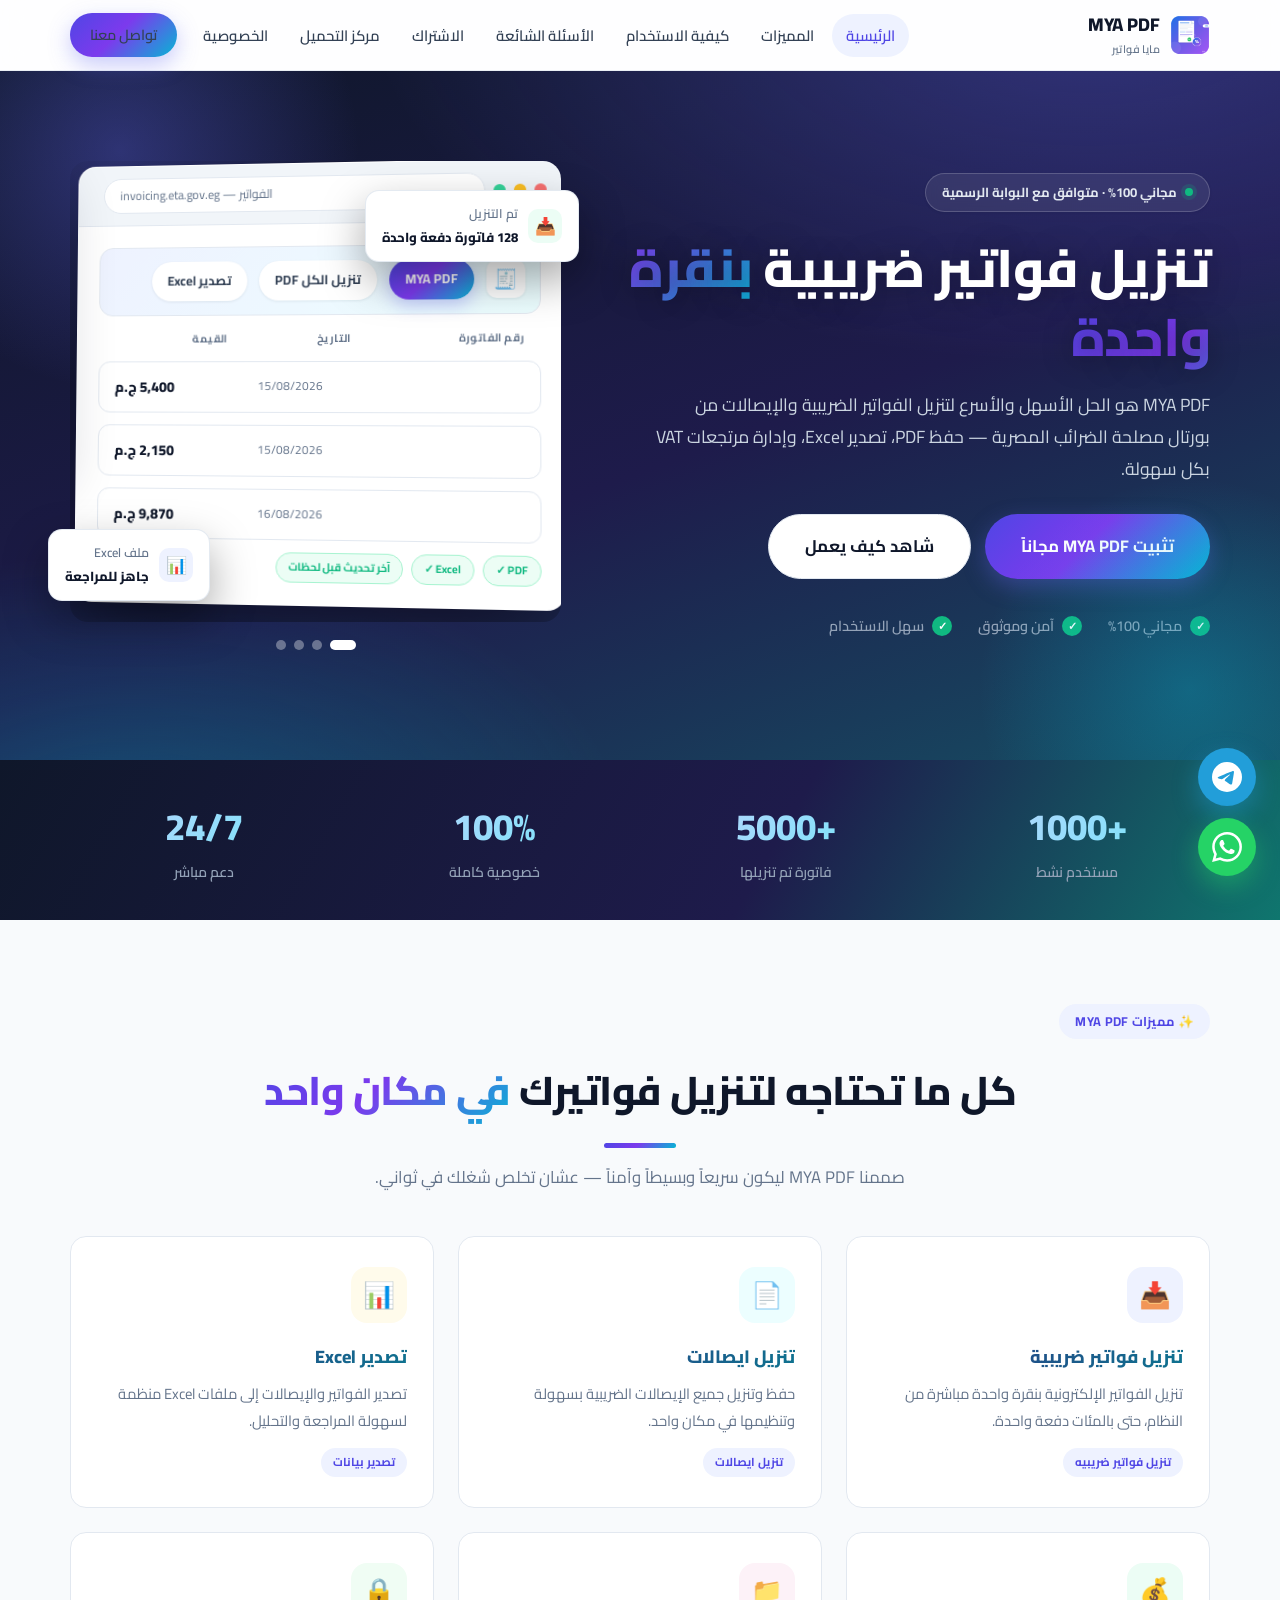
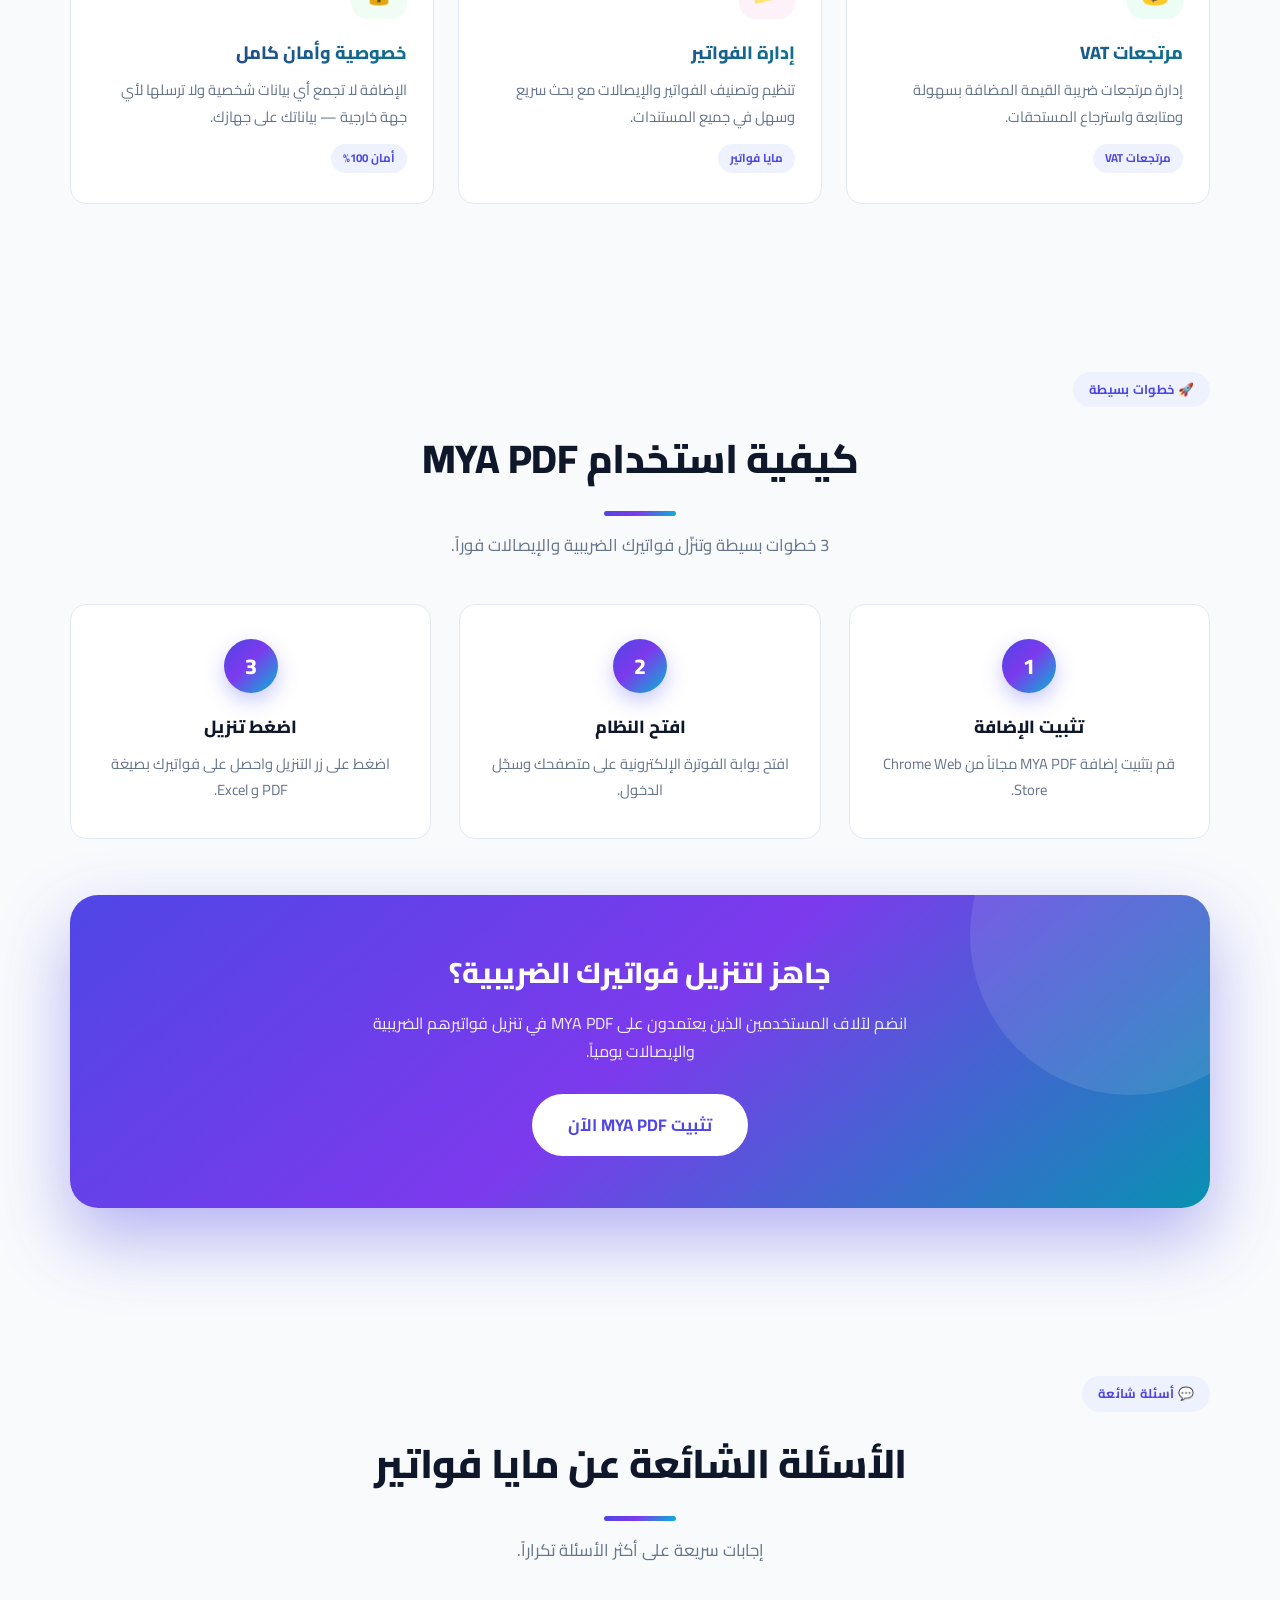
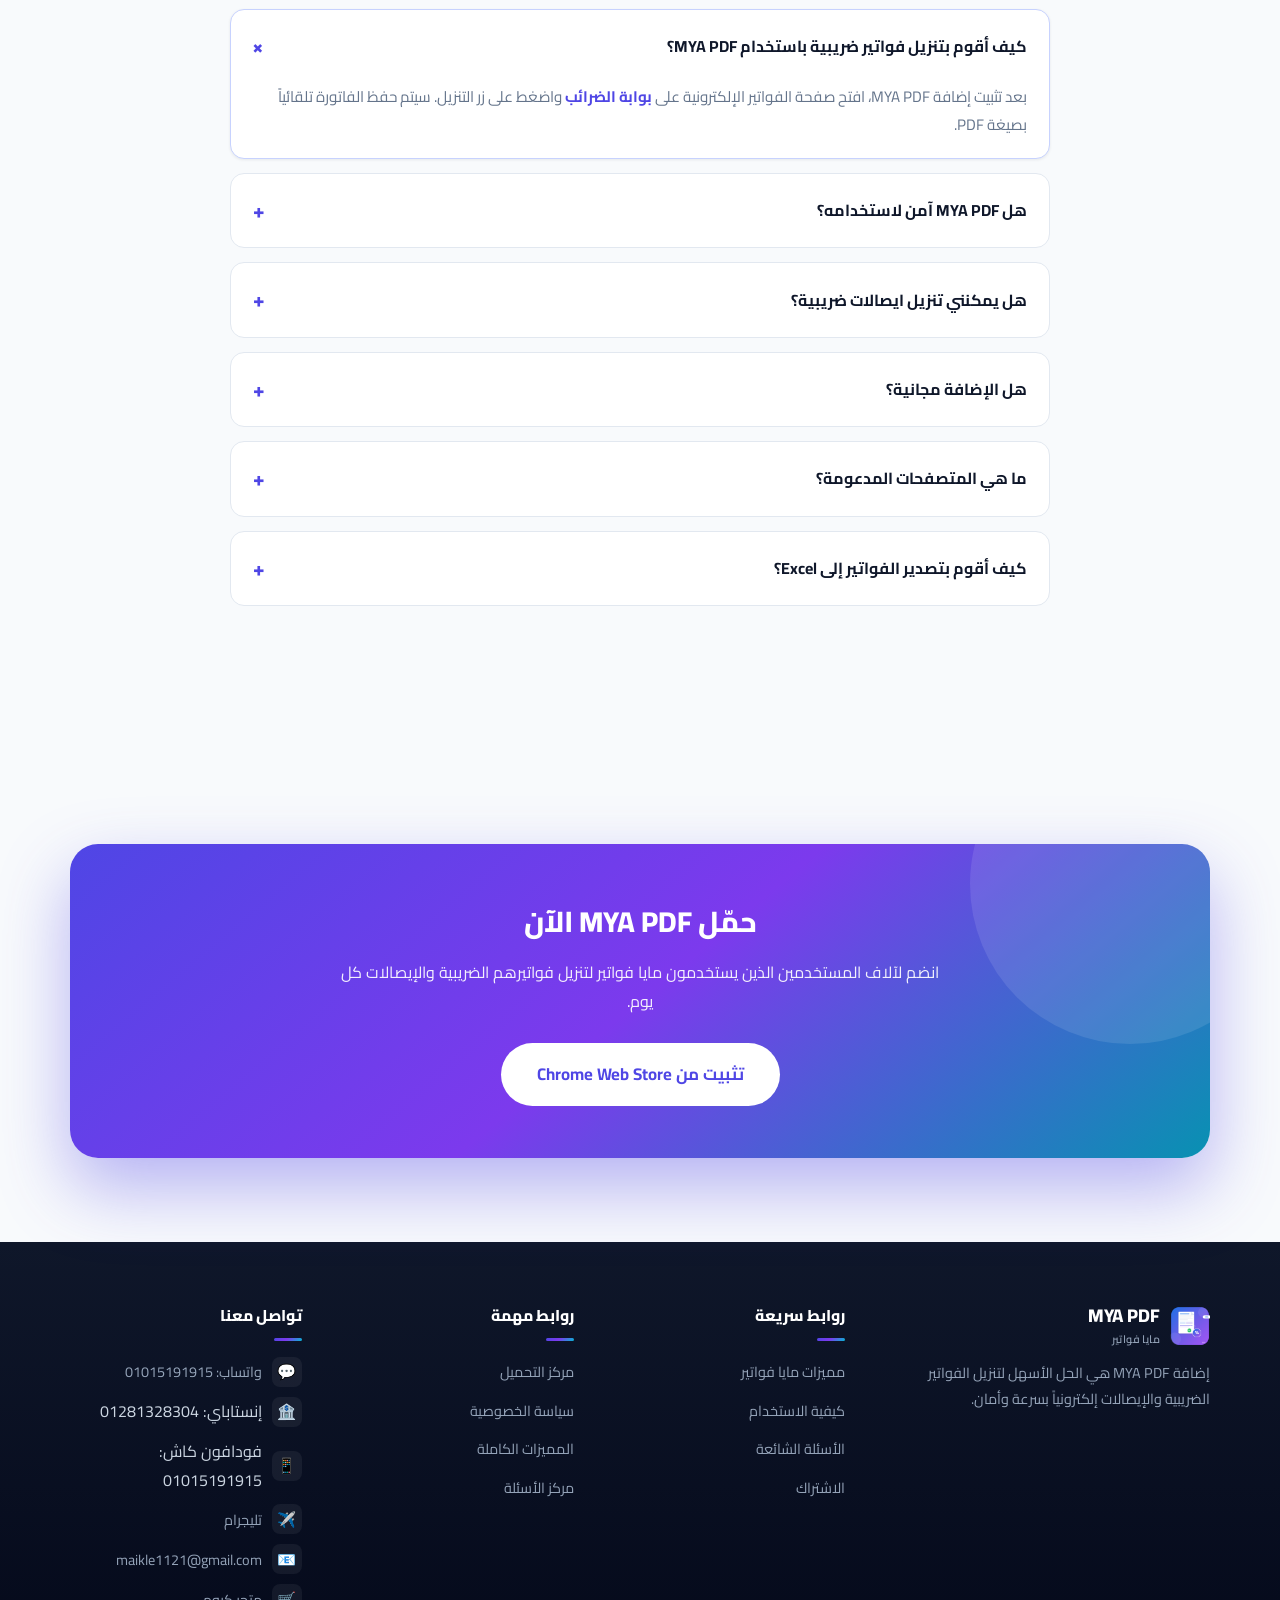
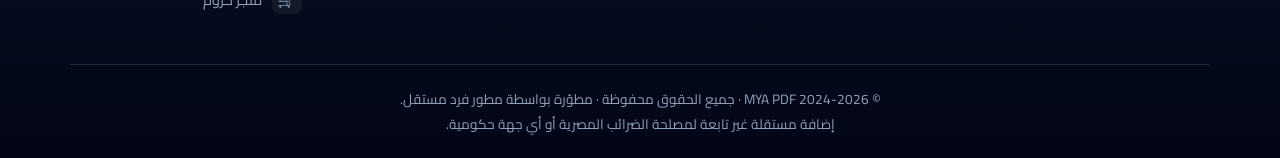
==== commit c01ec759: "Show real extension screenshots in hero gallery (receipts, extension, invoice); keep invoices mockup" ====
--- a/index.html
+++ b/index.html
@@ -99,7 +99,7 @@
       <div class="hero-visual">
         <div class="gallery" id="gallery">
           <div class="gallery-track">
-            <!-- Slide 1: فواتير PDF -->
+            <!-- Slide 1: فواتير PDF (موديل افتراضي) -->
             <div class="gallery-slide">
               <div class="browser">
                 <div class="browser-bar">
@@ -124,80 +124,22 @@
 
             <!-- Slide 2: إيصالات PDF -->
             <div class="gallery-slide">
-              <div class="browser">
-                <div class="browser-bar">
-                  <span class="dot"></span><span class="dot"></span><span class="dot"></span>
-                  <span class="url">invoicing.eta.gov.eg — الإيصالات</span>
-                </div>
-                <div class="browser-body">
-                  <div class="ext-toolbar">
-                    <span class="logo-mini">🧾</span>
-                    <span class="ext-btn">MYA PDF</span>
-                    <span class="ext-btn ghost">تنزيل الكل PDF</span>
-                    <span class="ext-btn ghost">تصدير Excel</span>
-                  </div>
-                  <div class="table-head"><span>رقم الإيصال</span><span>العميل</span><span>القيمة</span></div>
-                  <div class="ext-row"><b>RCP-2026-000452</b><span class="meta">عميل نقدي</span><span class="stat">2,450 ج.م</span></div>
-                  <div class="ext-row"><b>RCP-2026-000453</b><span class="meta">عميل نقدي</span><span class="stat">860 ج.م</span></div>
-                  <div class="ext-row"><b>RCP-2026-000454</b><span class="meta">عميل نقدي</span><span class="stat">3,120 ج.م</span></div>
-                  <div class="ext-tag"><span>PDF ✓</span><span>Excel ✓</span><span>نسخة احتياطية محلية</span></div>
-                </div>
+              <div class="gallery-img">
+                <img src="gallery-images/receipts.png" alt="إيصالات PDF - MYA PDF" loading="lazy">
               </div>
             </div>
 
             <!-- Slide 3: شكل الإضافة -->
             <div class="gallery-slide">
-              <div class="ext-popup">
-                <div class="popup-head">
-                  <span class="logo-mini">🧾</span>
-                  <div>
-                    <b>MYA PDF</b>
-                    <span class="popup-sub">الاشتراك نشط ✓</span>
-                  </div>
-                </div>
-                <div class="popup-actions">
-                  <span class="ext-btn">تنزيل الكل PDF</span>
-                  <span class="ext-btn ghost">تصدير Excel</span>
-                </div>
-                <div class="popup-actions">
-                  <span class="ext-btn ghost">تقرير VAT</span>
-                  <span class="ext-btn ghost">الإعدادات</span>
-                </div>
-                <div class="popup-stats">
-                  <div><b>128</b><span>فاتورة</span></div>
-                  <div><b>96</b><span>إيصال</span></div>
-                  <div><b>12</b><span>تقرير</span></div>
-                </div>
+              <div class="gallery-img">
+                <img src="gallery-images/extension.png" alt="شكل إضافة MYA PDF" loading="lazy">
               </div>
             </div>
 
             <!-- Slide 4: MYA Invoice -->
             <div class="gallery-slide">
-              <div class="browser">
-                <div class="browser-bar">
-                  <span class="dot"></span><span class="dot"></span><span class="dot"></span>
-                  <span class="url">MYA Invoice — INV-2026-000128</span>
-                </div>
-                <div class="browser-body">
-                  <div class="inv-head">
-                    <span class="logo-mini">🧾</span>
-                    <div>
-                      <b>فاتورة ضريبية إلكترونية</b>
-                      <span class="meta">INV-2026-000128 · 15 أغسطس 2026</span>
-                    </div>
-                    <span class="status">✓ صالحة</span>
-                  </div>
-                  <div class="inv-row"><span>شركة التجارة الحديثة</span><span>القيمة</span><span>5,400 ج.م</span></div>
-                  <div class="inv-row"><span>ضريبة القيمة المضافة 14%</span><span>الضريبة</span><span>756 ج.م</span></div>
-                  <div class="inv-row inv-total"><span>الإجمالي النهائي</span><span>الصافي</span><span>6,156 ج.م</span></div>
-                  <div class="inv-qr">
-                    <div class="qr"><span></span><span></span><span></span><span></span></div>
-                    <div>
-                      <b>تم إصدار الفاتورة إلكترونياً</b>
-                      <span class="meta">رمز QR للتحقق · MyaInvoice</span>
-                    </div>
-                  </div>
-                </div>
+              <div class="gallery-img">
+                <img src="gallery-images/invoice.png" alt="MYA Invoice - فاتورة" loading="lazy">
               </div>
             </div>
           </div>
--- a/styles.css
+++ b/styles.css
@@ -366,6 +366,20 @@
 }
 .gallery-slide { flex: 0 0 100%; min-width: 100%; transition: transform .5s ease; }
 .gallery .browser { margin: 0; }
+.gallery-img {
+  border-radius: 18px;
+  overflow: hidden;
+  border: 1px solid var(--border);
+  box-shadow: var(--shadow-lg);
+  background: #fff;
+}
+.gallery-img img {
+  display: block;
+  width: 100%;
+  height: auto;
+  max-height: 460px;
+  object-fit: contain;
+}
 .gallery-dots {
   display: flex; justify-content: center; gap: 8px;
   margin-top: 18px;
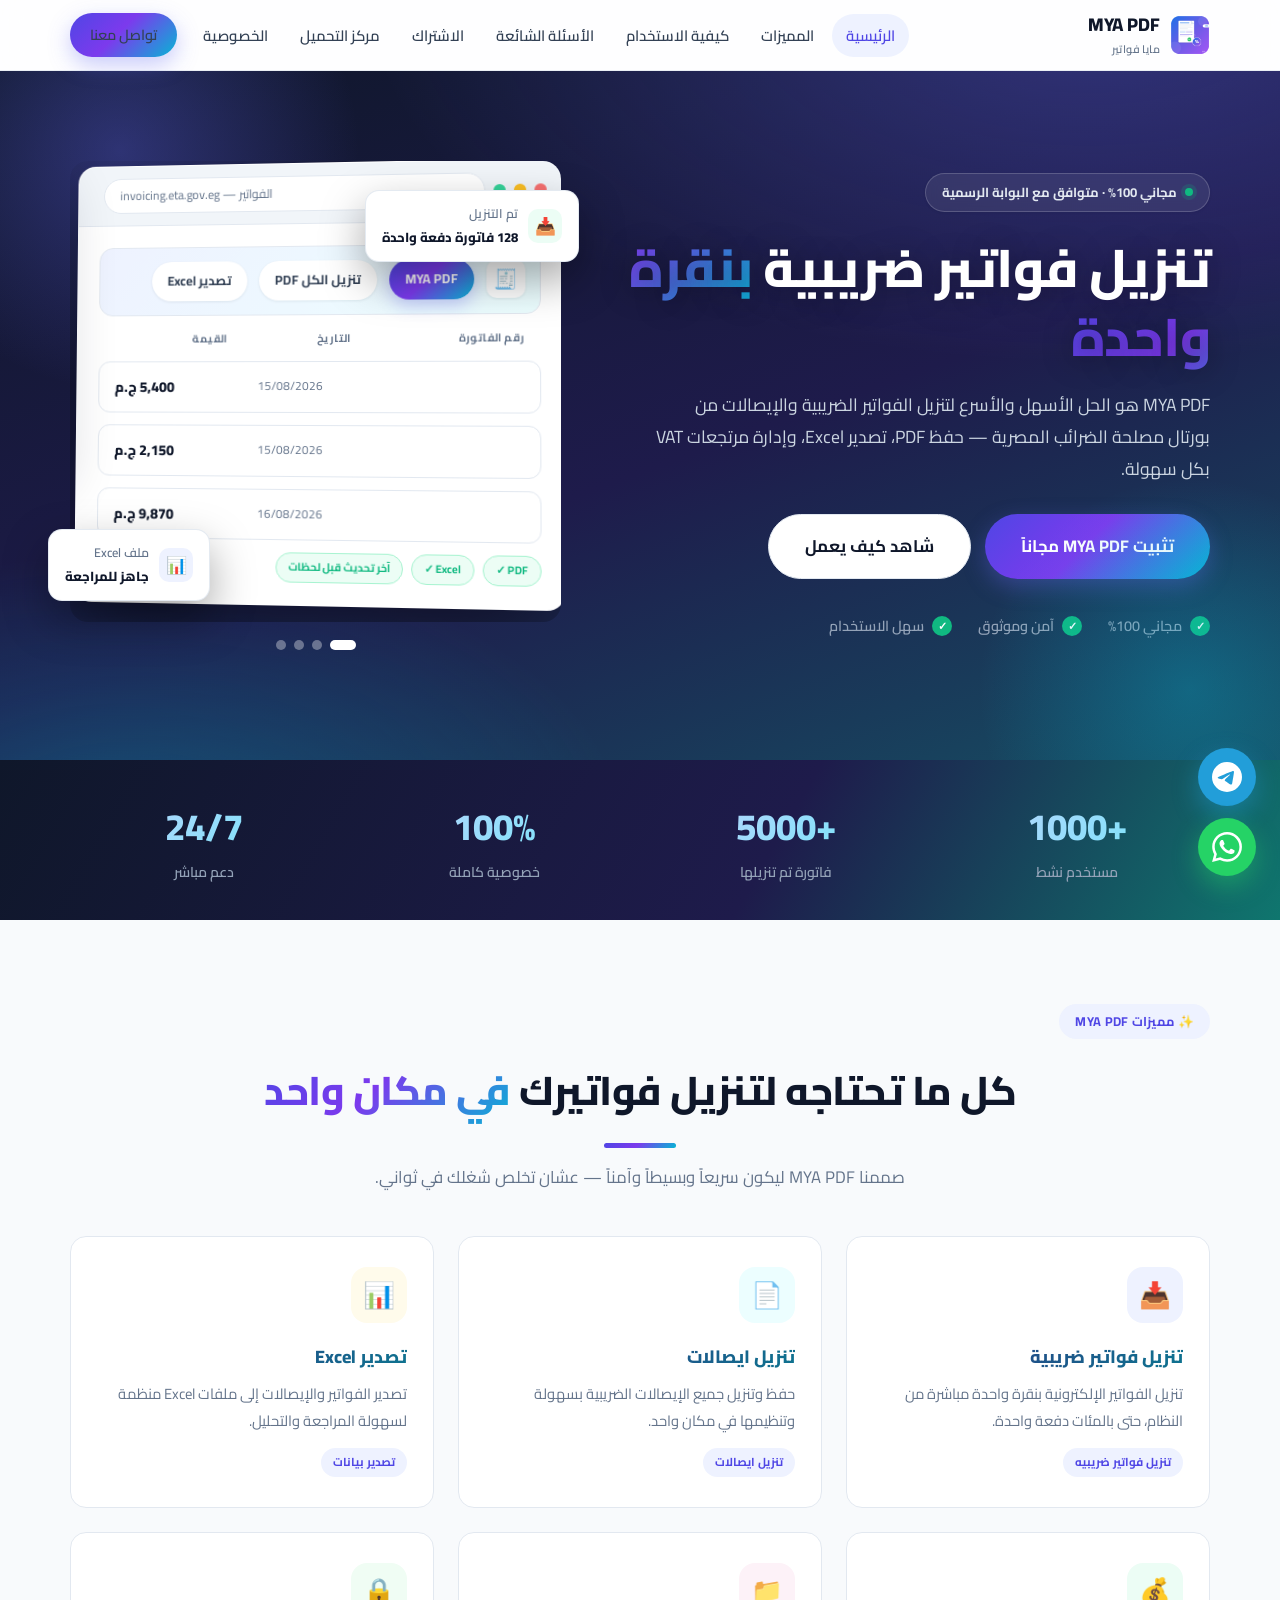
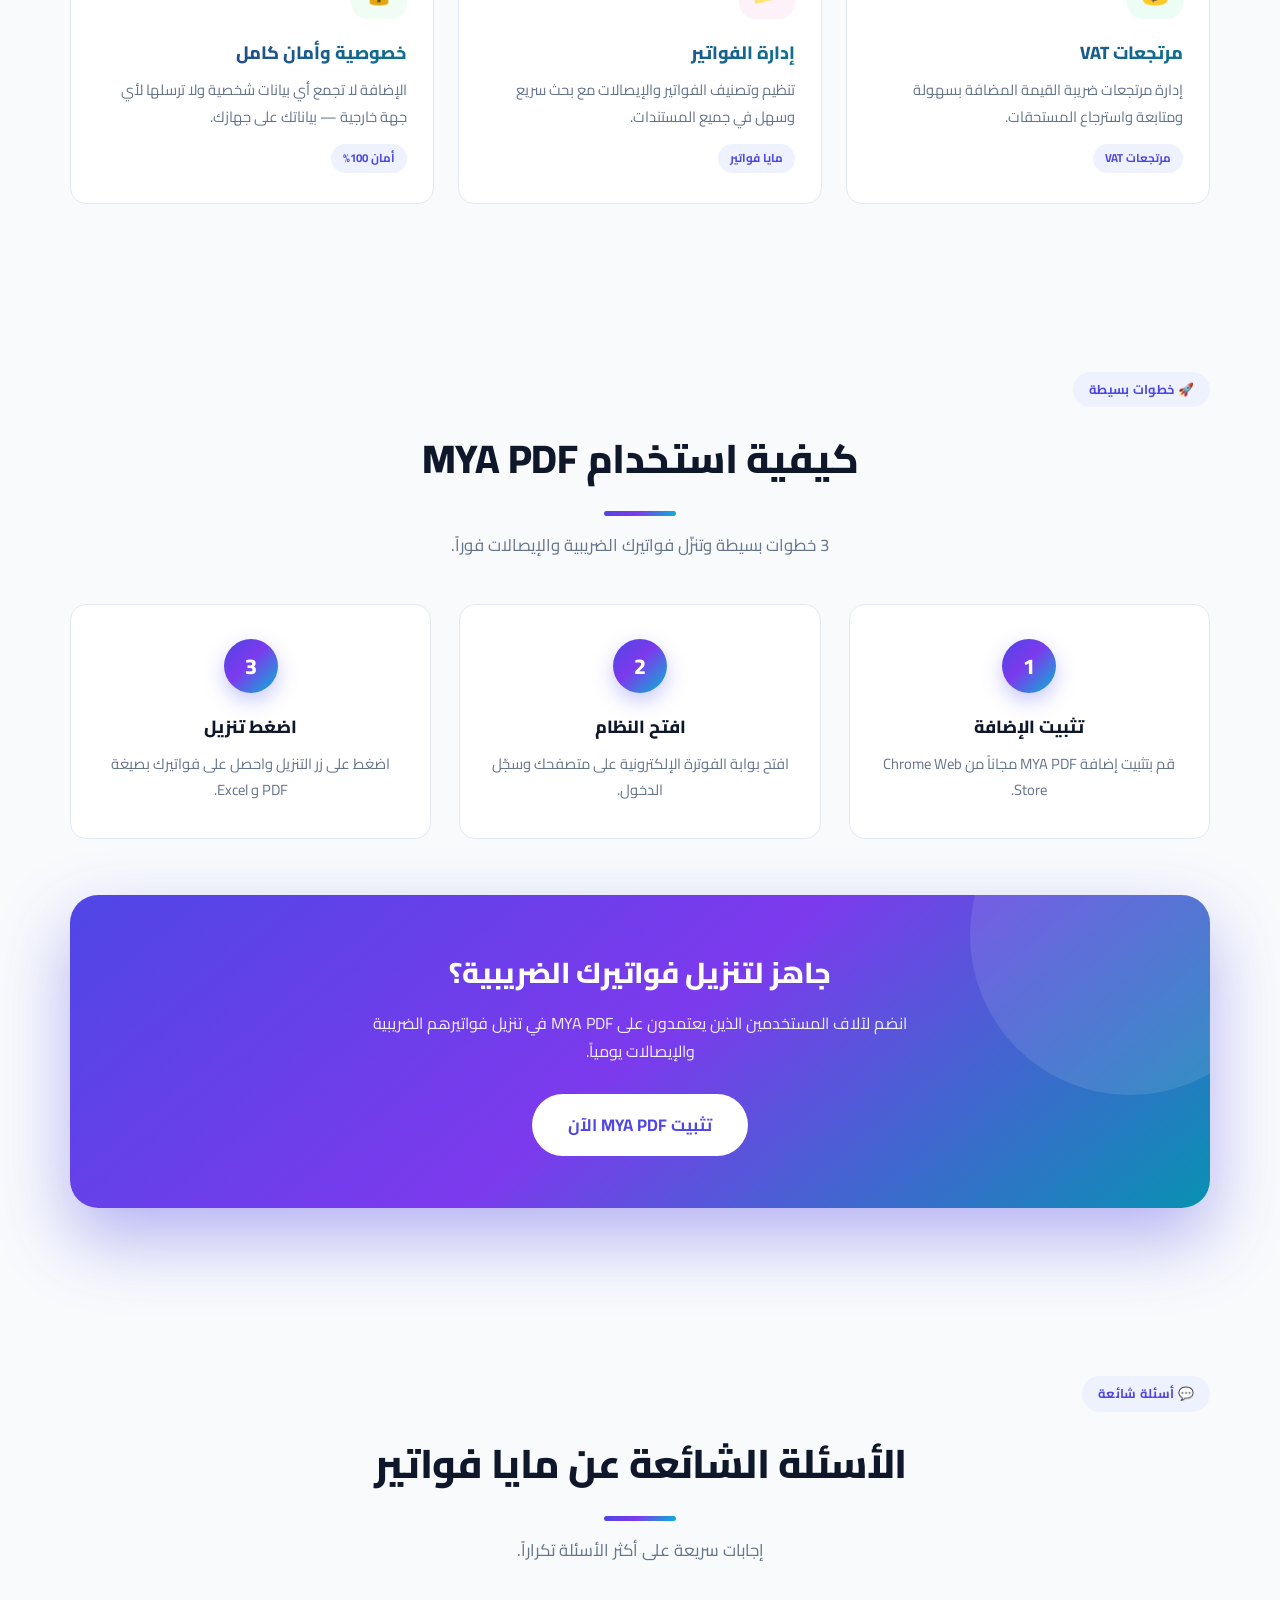
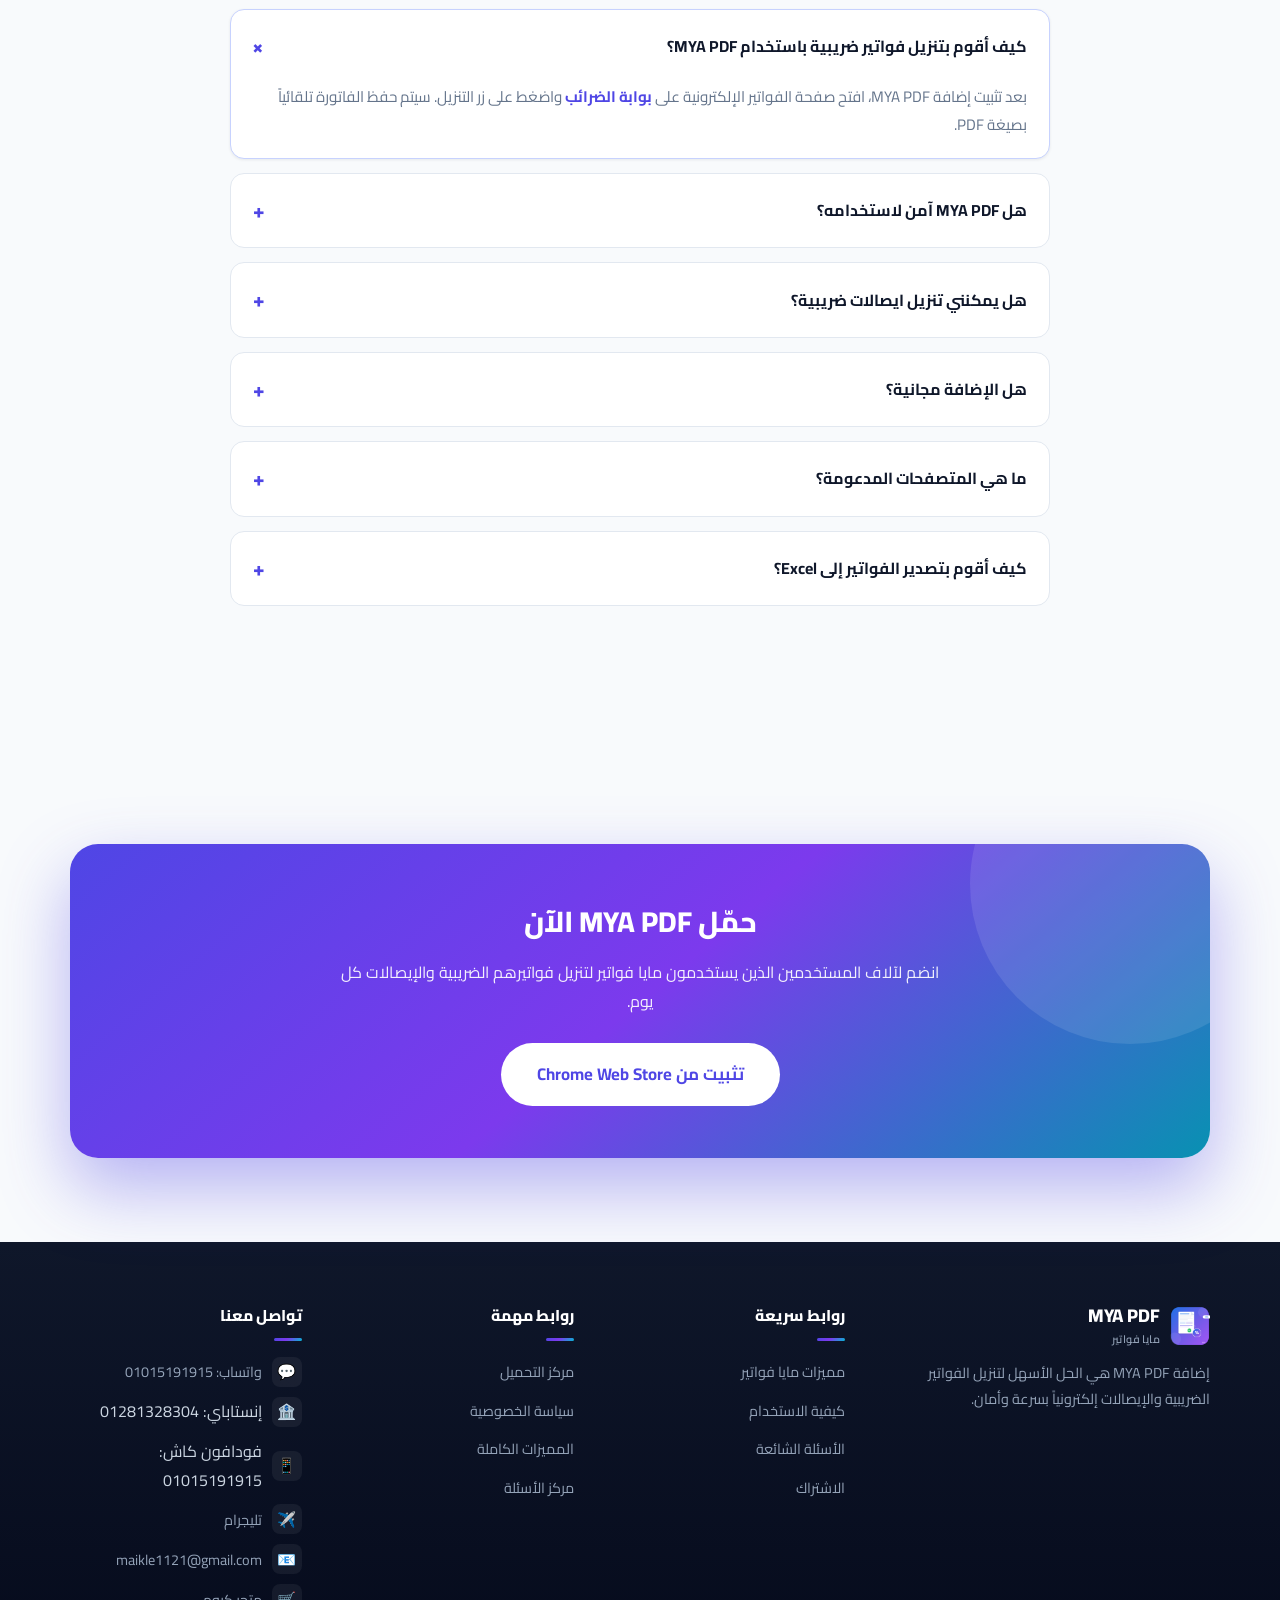
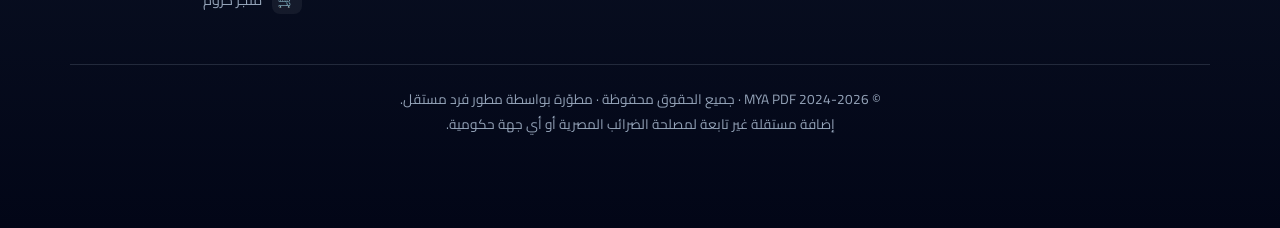
==== commit 81fb8ec1: "index.html" ====
--- a/index.html
+++ b/index.html
@@ -125,21 +125,21 @@
             <!-- Slide 2: إيصالات PDF -->
             <div class="gallery-slide">
               <div class="gallery-img">
-                <img src="gallery-images/receipts.png" alt="إيصالات PDF - MYA PDF" loading="lazy">
+                <img src="gallery-images/receipts.png" alt="إيصالات PDF - MYA PDF" loading="eager" decoding="async">
               </div>
             </div>
 
             <!-- Slide 3: شكل الإضافة -->
             <div class="gallery-slide">
               <div class="gallery-img">
-                <img src="gallery-images/extension.png" alt="شكل إضافة MYA PDF" loading="lazy">
+                <img src="gallery-images/extension.png" alt="شكل إضافة MYA PDF" loading="eager" decoding="async">
               </div>
             </div>
 
             <!-- Slide 4: MYA Invoice -->
             <div class="gallery-slide">
               <div class="gallery-img">
-                <img src="gallery-images/invoice.png" alt="MYA Invoice - فاتورة" loading="lazy">
+                <img src="gallery-images/invoice.png" alt="MYA Invoice - فاتورة" loading="eager" decoding="async">
               </div>
             </div>
           </div>
@@ -372,7 +372,7 @@
         <div class="footer-col">
           <h4>تواصل معنا</h4>
           <ul class="footer-contact">
-            <li><span class="ic">💬</span><a href="https://wa.me/01015191915" target="_blank" rel="noopener">واتساب: 01015191915</a></li>
+            <li><span class="ic">💬</span><a href="https://wa.me/201015191915" target="_blank" rel="noopener">واتساب: 01015191915</a></li>
             <li><span class="ic">🏦</span><span>إنستاباي: 01281328304</span></li>
             <li><span class="ic">📱</span><span>فودافون كاش: 01015191915</span></li>
             <li><span class="ic">✈️</span><a href="https://t.me/+aH69YpqPNIxkNjlk" target="_blank" rel="noopener">تليجرام</a></li>
@@ -384,6 +384,11 @@
       <div class="footer-bottom">
         <p>© 2024-2026 MYA PDF · جميع الحقوق محفوظة · مطوّرة بواسطة مطور فرد مستقل.</p>
         <p>إضافة مستقلة غير تابعة لمصلحة الضرائب المصرية أو أي جهة حكومية.</p>
+        
+        <!-- كود التحقق الخاص بـ A-Ads -->
+        <div style="display: flex; justify-content: center; margin-top: 20px;">
+          <iframe data-aa='2453834' src='//ad.a-ads.com/2453834?size=320x50' style='width:320px; height:50px; border:0px; padding:0; overflow:hidden' allowtransparency='true'></iframe>
+        </div>
       </div>
     </div>
   </footer>
--- a/styles.css
+++ b/styles.css
@@ -29,7 +29,13 @@
 
 * { margin: 0; padding: 0; box-sizing: border-box; }
 
-html { scroll-behavior: smooth; }
+html {
+  scroll-behavior: smooth;
+  -webkit-text-size-adjust: 100%;
+  -moz-text-size-adjust: 100%;
+  -ms-text-size-adjust: 100%;
+  text-size-adjust: 100%;
+}
 
 body {
   font-family: 'Cairo', 'Segoe UI', Tahoma, Arial, sans-serif;
@@ -37,9 +43,13 @@
   color: var(--ink);
   line-height: 1.8;
   overflow-x: hidden;
-}
-
-img { max-width: 100%; display: block; }
+  overflow-wrap: break-word;
+  -webkit-tap-highlight-color: transparent;
+}
+
+img { max-width: 100%; display: block; height: auto; }
+
+main { display: block; }
 a { color: var(--primary); text-decoration: none; transition: color .2s; }
 a:hover { color: var(--primary-dark); }
 ul, ol { list-style: none; }
@@ -922,6 +932,10 @@
 @media (max-width: 1024px) {
   .features-grid, .plans { grid-template-columns: repeat(2, 1fr); }
   .footer-grid { grid-template-columns: repeat(2, 1fr); }
+  .float-card.f1 { right: 0; }
+  .float-card.f2 { left: 0; }
+  .gallery { max-width: 480px; }
+  input, select, textarea { font-size: 16px; }
 }
 
 @media (max-width: 860px) {
@@ -939,6 +953,7 @@
     box-shadow: var(--shadow-lg);
     display: none;
     max-height: calc(100vh - 70px);
+    max-height: calc(100dvh - 70px);
     overflow-y: auto;
   }
   .nav-links.open { display: flex; }
@@ -946,6 +961,11 @@
   .nav-links .btn { margin: 8px 0 0; }
   .hero-grid { grid-template-columns: 1fr; gap: 56px; }
   .hero { padding: 60px 0 80px; }
+  .hero h1 { font-size: clamp(1.9rem, 6.5vw, 2.7rem); }
+  .hero p.lead { font-size: 1rem; }
+  .gallery { max-width: 100%; margin-inline: auto; }
+  .browser { transform: none; }
+  .float-card { font-size: .76rem; padding: 10px 12px; }
   .float-card.f1 { right: 0; }
   .float-card.f2 { left: 0; }
   .steps { grid-template-columns: 1fr; }
@@ -955,13 +975,24 @@
 
 @media (max-width: 640px) {
   .features-grid, .plans, .pay-grid { grid-template-columns: 1fr; }
+  .dl-cards { grid-template-columns: 1fr; }
   .contact-grid { grid-template-columns: 1fr; }
   .footer-grid { grid-template-columns: 1fr; gap: 28px; }
   .section { padding: 60px 0; }
   .plan.featured { transform: none; }
   .plan.featured:hover { transform: translateY(-8px); }
   .cta-box { padding: 40px 24px; }
+  .cta-box h3 { font-size: 1.45rem; }
   .hero-actions .btn { width: 100%; }
+  .section-subtitle { font-size: .96rem; margin-bottom: 32px; }
+  .page-hero { padding: 56px 0 48px; }
+  .stats-grid { gap: 16px; }
+  .gallery-img img { max-height: 400px; }
+  .compare th, .compare td { padding: 10px 8px; font-size: .84rem; }
+  .pv-card { padding: 24px 18px; }
+  .faq-item summary { padding: 15px 16px; }
+  .dl-card { padding: 32px 22px; }
+  .modal-overlay { padding: 12px; }
 }
 
 /* ============================================================
@@ -1274,6 +1305,16 @@
   margin-bottom: 18px;
   line-height: 1.7;
 }
+.form-error {
+  background: #fef2f2;
+  color: #b91c1c;
+  font-size: .82rem;
+  font-weight: 700;
+  padding: 10px 14px;
+  border: 1px solid #fecaca;
+  border-radius: 10px;
+  margin-bottom: 14px;
+}
 .modal-cta {
   width: 100%;
   display: flex; align-items: center; justify-content: center; gap: 10px;
@@ -1332,3 +1373,39 @@
   .fab { width: 52px; height: 52px; bottom: 18px; inset-inline-start: 18px; font-size: 1.5rem; }
   .to-top { bottom: 18px; inset-inline-end: 18px; width: 42px; height: 42px; }
 }
+
+/* ---------- Very small phones ---------- */
+@media (max-width: 380px) {
+  .container { padding: 0 14px; }
+  .brand-name { font-size: 1rem; }
+  .brand-sub { font-size: .62rem; }
+  .btn { padding: 12px 20px; font-size: .92rem; }
+  .hero h1 { font-size: 1.7rem; }
+  .hero-badge { font-size: .74rem; padding: 6px 12px; }
+  .stat-num { font-size: 1.7rem; }
+  .pv-card h2 { font-size: 1.15rem; }
+  .footer-contact li { font-size: .84rem; }
+  .footer-contact li a { overflow-wrap: anywhere; }
+}
+
+/* ---------- Big screens / TV ---------- */
+@media (min-width: 1600px) {
+  :root { --maxw: 1400px; }
+  html { font-size: 17px; }
+  .hero { padding: 120px 0 150px; }
+  .section { padding: 110px 0; }
+  .stats-strip { padding: 46px 0; }
+  .site-header { font-size: 1.02rem; }
+}
+
+/* ---------- Scrollable tables (privacy & long content) ---------- */
+.table-scroll {
+  overflow-x: auto;
+  -webkit-overflow-scrolling: touch;
+  margin: 16px 0;
+}
+.table-scroll table { margin: 0; }
+.table-scroll-wide table { min-width: 620px; }
+@media (max-width: 420px) {
+  .table-scroll-wide table { min-width: 560px; }
+}
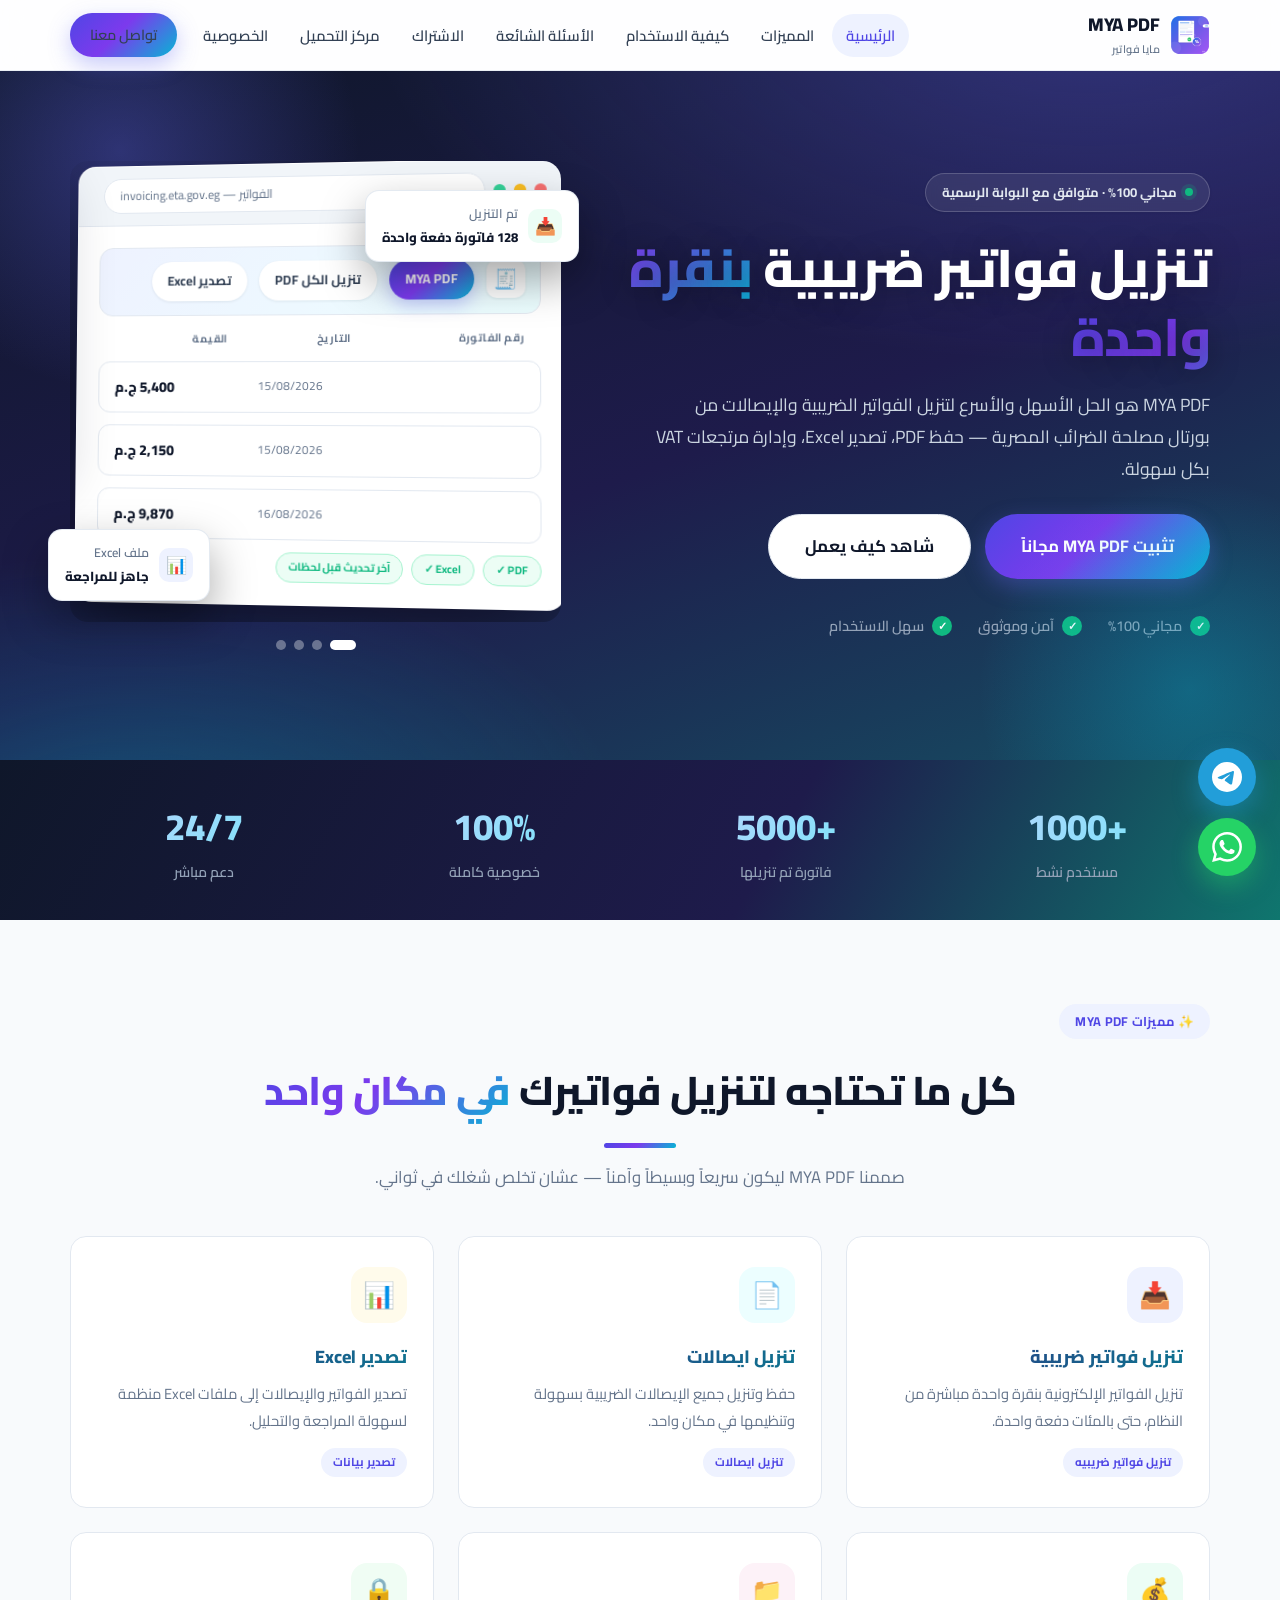
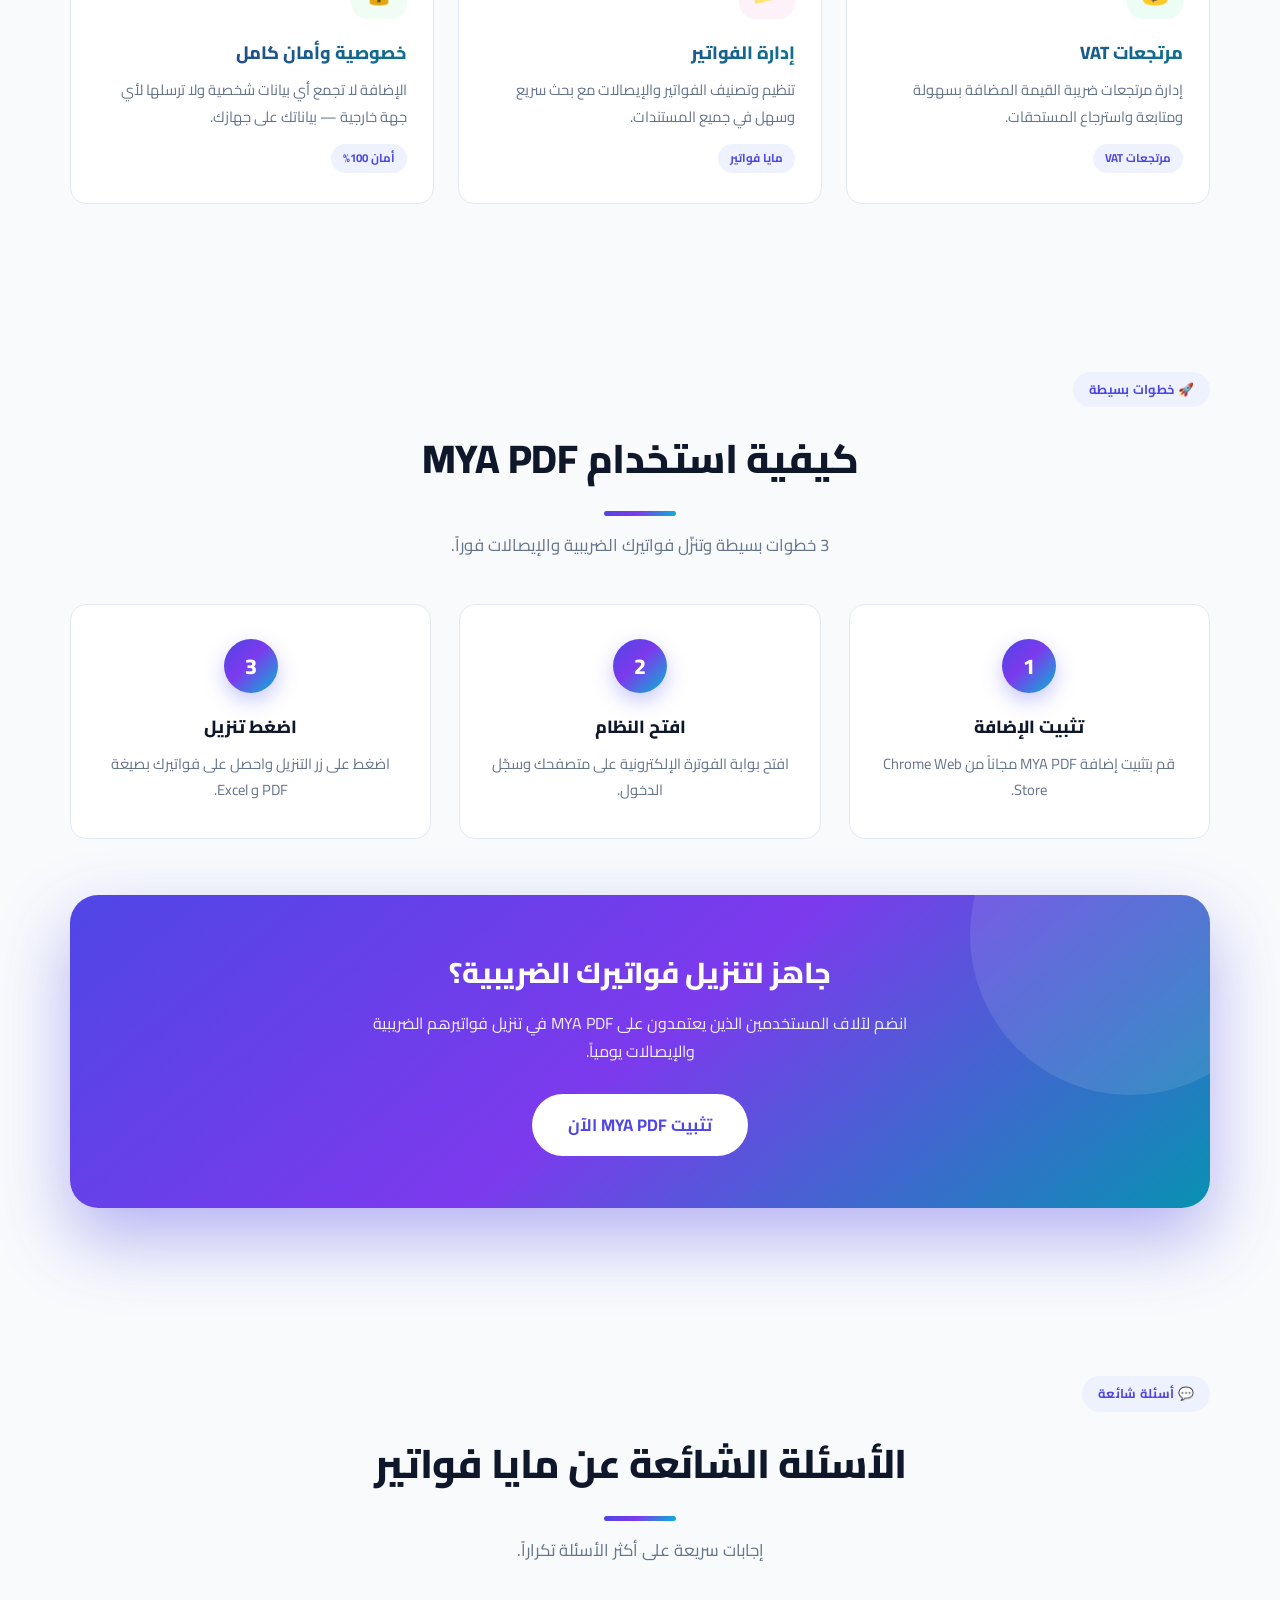
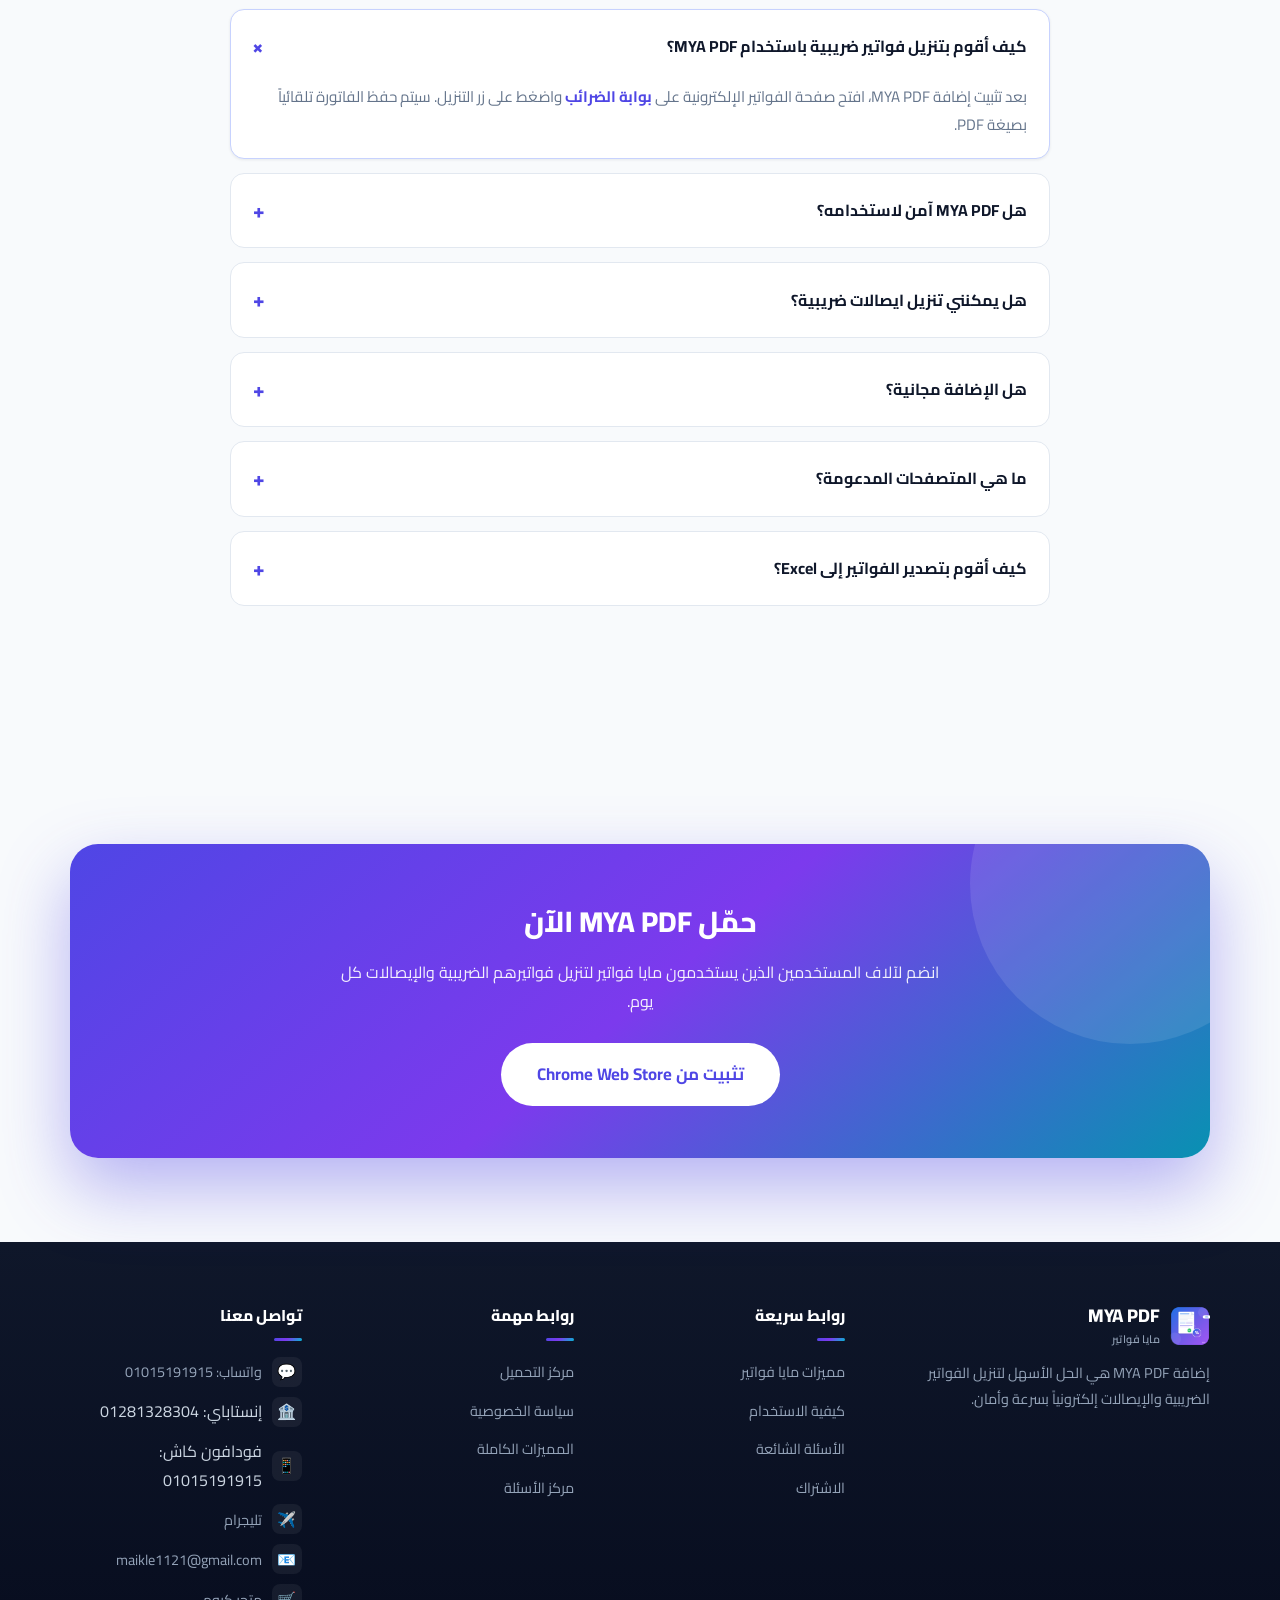
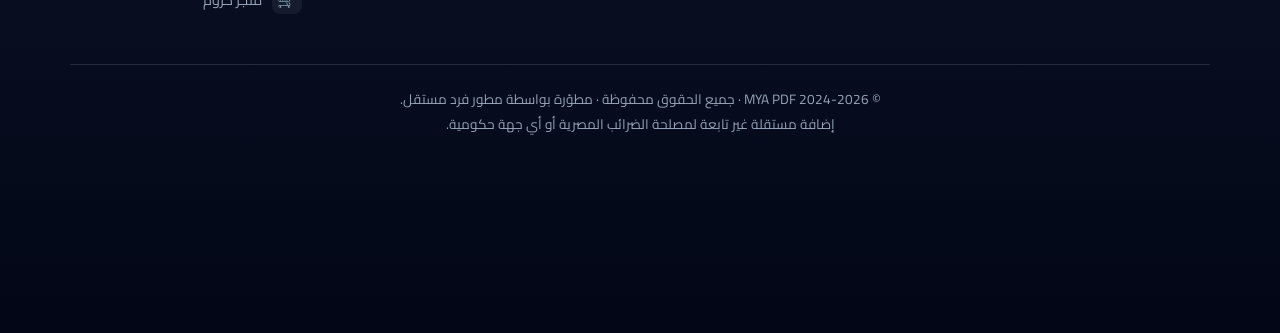
==== commit 0d96589e: "index.html" ====
--- a/index.html
+++ b/index.html
@@ -384,11 +384,13 @@
       <div class="footer-bottom">
         <p>© 2024-2026 MYA PDF · جميع الحقوق محفوظة · مطوّرة بواسطة مطور فرد مستقل.</p>
         <p>إضافة مستقلة غير تابعة لمصلحة الضرائب المصرية أو أي جهة حكومية.</p>
-        
-        <!-- كود التحقق الخاص بـ A-Ads -->
-        <div style="display: flex; justify-content: center; margin-top: 20px;">
-          <iframe data-aa='2453834' src='//ad.a-ads.com/2453834?size=320x50' style='width:320px; height:50px; border:0px; padding:0; overflow:hidden' allowtransparency='true'></iframe>
-        </div>
+
+        <!-- BEGIN AADS AD UNIT 2453835 -->
+        <div id="frame" style="width: 100%; margin: auto; position: relative; z-index: 99998; margin-top: 25px;">
+          <iframe data-aa='2453835' src='//acceptable.a-ads.com/2453835/?size=Adaptive' style='border:0; padding:0; width:70%; height:auto; overflow:hidden; display: block; margin: auto' allowtransparency="true"></iframe>
+        </div>
+        <!-- END AADS AD UNIT 2453835 -->
+
       </div>
     </div>
   </footer>
